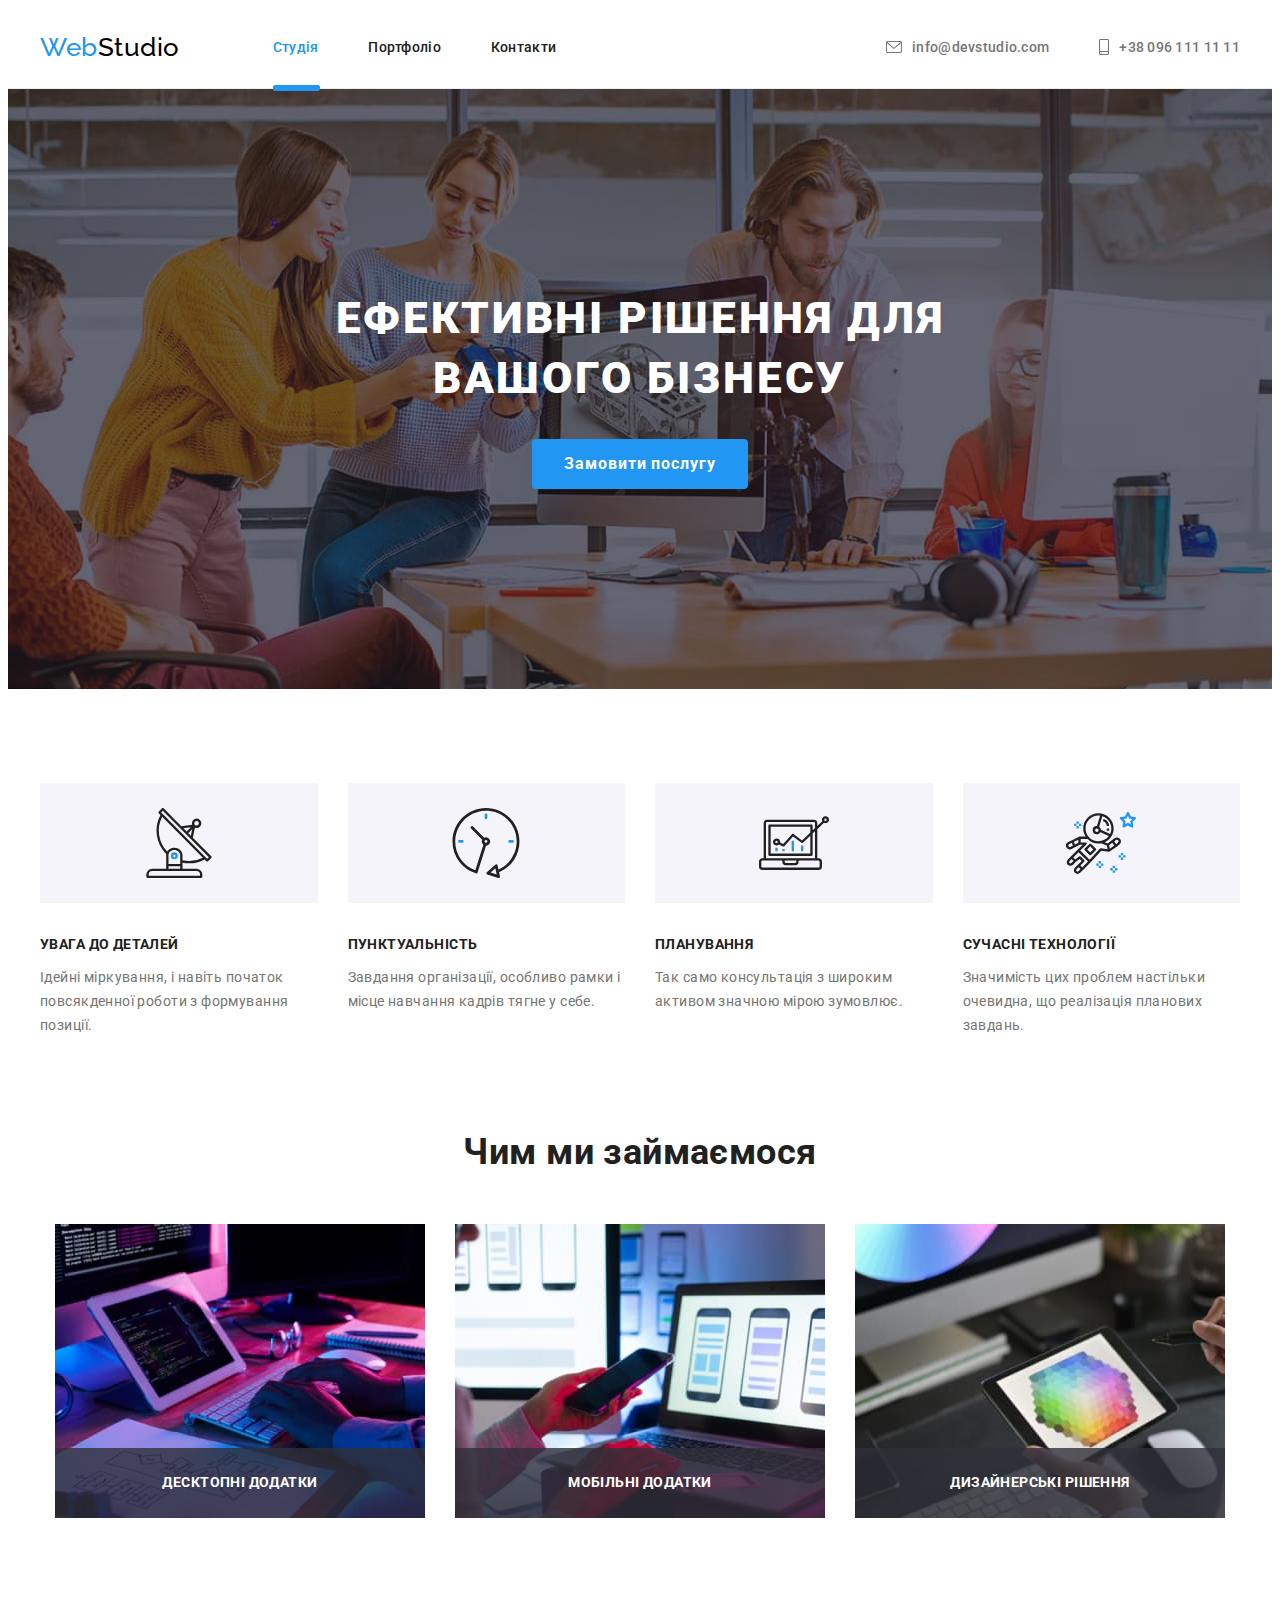
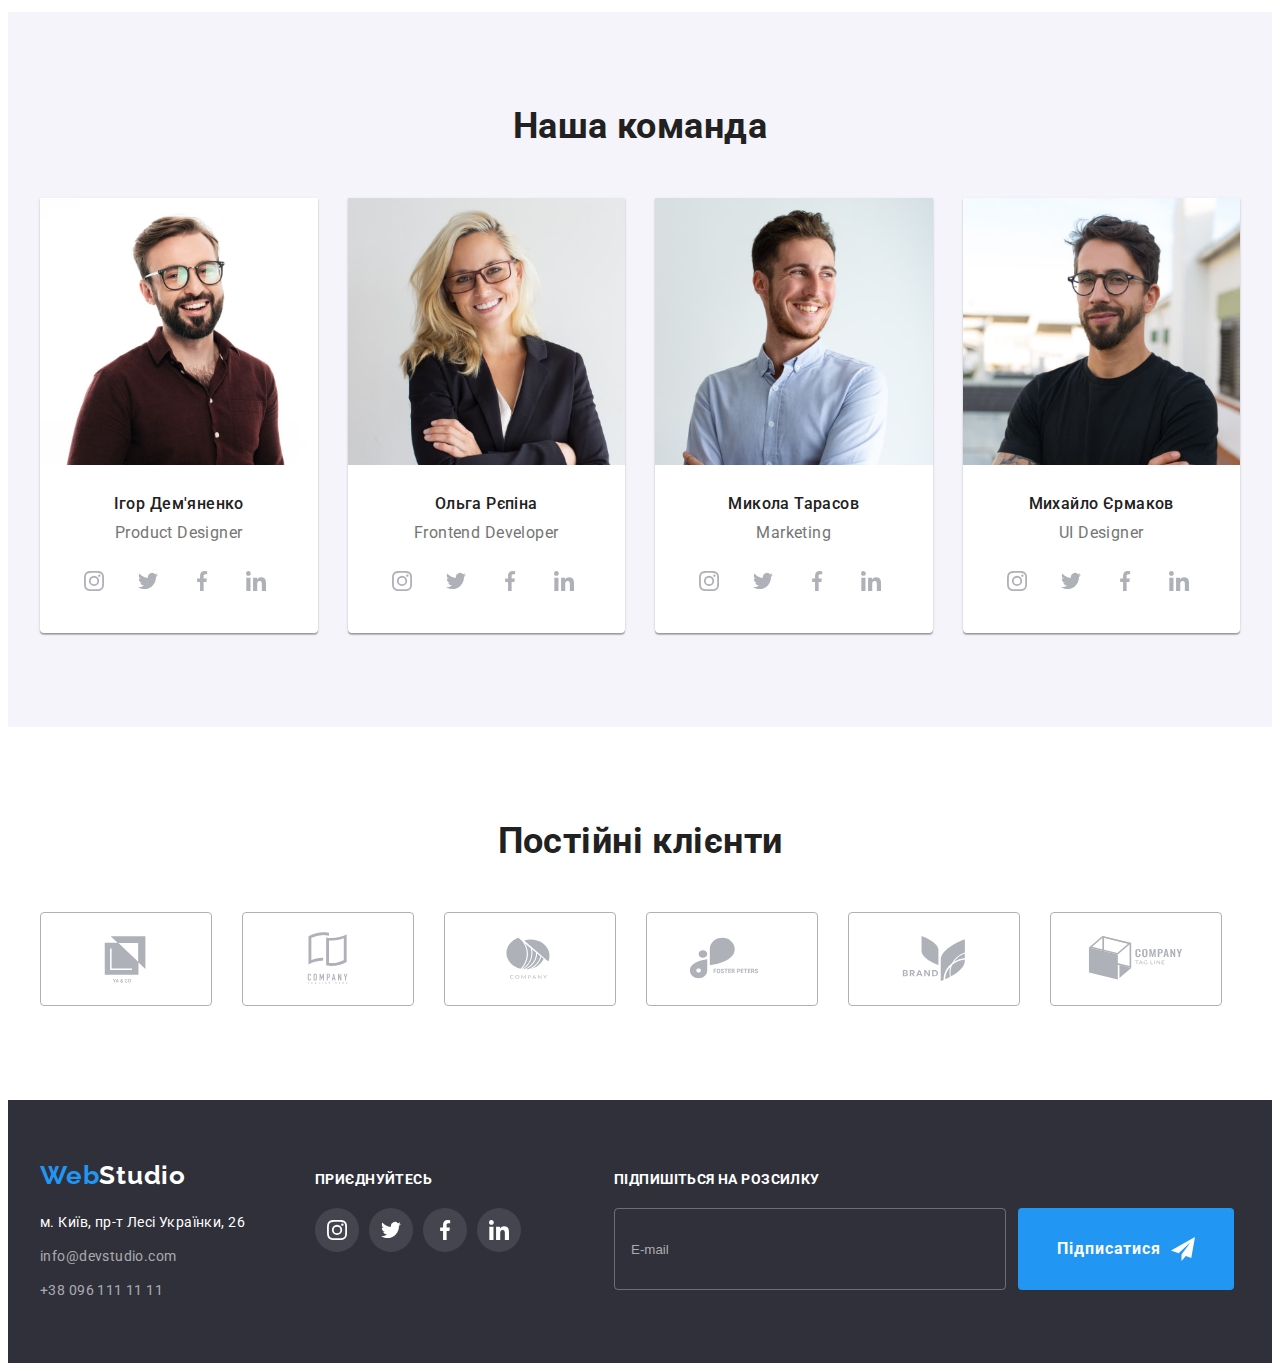
==== index.html @ 7671889f "create new home work project" ====
<!DOCTYPE html>
<html lang="uk">
	<head>
		<meta charset="UTF-8" />
		<meta http-equiv="X-UA-Compatible" content="IE=edge" />
		<meta name="viewport" content="width=device-width, initial-scale=1.0" />
		<title>Студія</title>
		<link rel="preconnect" href="https://fonts.googleapis.com" />
		<link rel="preconnect" href="https://fonts.gstatic.com" crossorigin />
		<link
			href="https://fonts.googleapis.com/css2?family=Raleway:wght@700&family=Roboto:wght@400;500;700;900&display=swap"
			rel="stylesheet"
		/>
		<link
			rel="stylesheet"
			href="https://cdnjs.cloudflare.com/ajax/libs/modern-normalize/1.1.0/modern-normalize.min.css"
			integrity="sha512-wpPYUAdjBVSE4KJnH1VR1HeZfpl1ub8YT/NKx4PuQ5NmX2tKuGu6U/JRp5y+Y8XG2tV+wKQpNHVUX03MfMFn9Q=="
			crossorigin="anonymous"
			referrerpolicy="no-referrer"
		/>
		<link rel="stylesheet" href="./css/style.css" />
		<link rel="stylesheet" href="./css/mail.min.css">
	</head>
	<body>
		<header>
			<div class="container">
				<div class="main-header">
					<nav class="main-nav">
						<a class="logo" href="./index.html"
							>Web<span class="studio-general">Studio</span></a
						>
						<ul class="menu-navigation">
							<li>
								<a class="nav-link-active" href="./index.html"
									>Студія</a
								>
							</li>
							<li>
								<a class="nav-link" href="./portfolio.html"
									>Портфоліо</a
								>
							</li>
							<li><a class="nav-link" href="#">Контакти</a></li>
						</ul>
					</nav>
					<ul class="contact-info">
						<li>
							<a class="contact-mail" href="mailto:info@devstudio.com">
								<svg class="svg-mail" width="16" height="12">
									<use
										href="./images/icons/symbol-defs.svg#icon-header-1"
									></use>
								</svg>
								info@devstudio.com</a
							>
						</li>
						<li>
							<a class="contact-phone" href="tel:+380961111111"
								><svg class="svg-phone" width="10" height="16">
									<use
										href="./images/icons/symbol-defs.svg#icon-header-2"
									></use>
								</svg>
								+38 096 111 11 11</a
							>
						</li>
					</ul>
				</div>
			</div>
		</header>
		<main>
			<section class="hero section">
				<div class="container">
					<h1 class="hero-title">Ефективні рішення для вашого бізнесу</h1>
					<button type="button" class="general-button" data-modal-open>
						Замовити послугу
					</button>
				</div>
			</section>
			<section class="benefits-section">
				<div class="container">
					<h2 class="visually-hidden">Наші переваги</h2>
					<ul class="benefits-list">
						<li class="benefits-item antenna">
							<h3 class="subtitle">увага до деталей</h3>
							<p>
								Ідейні міркування, і навіть початок повсякденної роботи
								з формування позиції.
							</p>
						</li>
						<li class="benefits-item clock">
							<h3 class="subtitle">пунктуальність</h3>
							<p>
								Завдання організації, особливо рамки і місце навчання
								кадрів тягне у себе.
							</p>
						</li>
						<li class="benefits-item diagram">
							<h3 class="subtitle">планування</h3>
							<p>
								Так само консультація з широким активом значною мірою
								зумовлює.
							</p>
						</li>
						<li class="benefits-item astronaut">
							<h3 class="subtitle">сучасні технології</h3>
							<p>
								Значимість цих проблем настільки очевидна, що реалізація
								планових завдань.
							</p>
						</li>
					</ul>
				</div>
			</section>
			<section class="works-section">
				<div class="container">
					<h2 class="title">Чим ми займаємося</h2>
					<ul class="what-we-do-list">
						<li>
							<div class="thumb">
								<img
									src="./images/1.jpeg"
									alt="людина пише код"
									width="370"
									height="294"/>
								<div class="what-we-do-about"><p>десктопні додатки</p>
							</div>
						</li>
						<li>
							<div class="thumb">
								<img
									src="./images/2.jpeg"
									alt="людина розробляє інтерфейс"
									width="370"
									height="294"/>
								<div class="what-we-do-about"><p>мобільні додатки</p>
								</div>
							</div>
						</li>
						<li>
							<div class="thumb">
								<img
									src="./images/3.jpeg"
									alt="людина підбирає колір"
									width="370"
									height="294"/>
								<div class="what-we-do-about"><p>дизайнерські рішення</p></div>
							</div>
						</li>
					</ul>
				</div>
			</section>
			<section class="about-team-section">
				<div class="container">
					<h2 class="title">Наша команда</h2>
					<ul class="about-team-list">
						<li class="teammate-card">
							<img
								class="team-img"
								src="./images/command/1.jpeg"
								alt="Ігор Дем'яненко"
								width="270"
								height="260"
							/>
							<h3 class="teammate-name">Ігор Дем'яненко</h3>
							<p>Product Designer</p>
							<ul class="social-links">
								<li>
									<a href="#" class="social-link">
										<svg class="svg-instagram" width="20" height="20">
											<use
												href="./images/icons/symbol-defs.svg#icon-instagram"
											></use>
										</svg>
									</a>
								</li>
								<li>
									<a href="#" class="social-link">
										<svg class="svg-instagram" width="20" height="20">
											<use
												href="./images/icons/symbol-defs.svg#icon-twitter"
											></use>
										</svg>
									</a>
								</li>
								<li>
									<a href="#" class="social-link"
										><svg
											class="svg-instagram"
											width="20"
											height="20">
											<use
												href="./images/icons/symbol-defs.svg#icon-facebook"
											></use>
										</svg>
									</a>
								</li>
								<li>
									<a href="#" class="social-link"
										><svg
											class="svg-instagram"
											width="20"
											height="20">
											<use
												href="./images/icons/symbol-defs.svg#icon-linkedin"
											></use>
										</svg>
									</a>
								</li>
							</ul>
						</li>
						<li class="teammate-card">
							<img
								class="team-img"
								src="./images/command/2.jpeg"
								alt="Ольга Рєпіна"
								width="270"
								height="260"/>
							<h3 class="teammate-name">Ольга Рєпіна</h3>
							<p>Frontend Developer</p>
							<ul class="social-links">
								<li>
									<a href="#" class="social-link">
										<svg class="svg-instagram" width="20" height="20">
											<use
												href="./images/icons/symbol-defs.svg#icon-instagram"></use>
										</svg>
									</a>
								</li>
								<li>
									<a href="#" class="social-link">
										<svg class="svg-instagram" width="20" height="20">
											<use
												href="./images/icons/symbol-defs.svg#icon-twitter"
											></use>
										</svg>
									</a>
								</li>
								<li>
									<a href="#" class="social-link"
										><svg
											class="svg-instagram"
											width="20"
											height="20"
										>
											<use
												href="./images/icons/symbol-defs.svg#icon-facebook"
											></use>
										</svg>
									</a>
								</li>
								<li>
									<a href="#" class="social-link"
										><svg
											class="svg-instagram"
											width="20"
											height="20"
										>
											<use
												href="./images/icons/symbol-defs.svg#icon-linkedin"
											></use>
										</svg>
									</a>
								</li>
							</ul>
						</li>
						<li class="teammate-card">
							<img
								class="team-img"
								src="./images/command/3.jpeg"
								alt="Микола Тарасов"
								width="270"
								height="260"
							/>

							<h3 class="teammate-name">Микола Тарасов</h3>
							<p>Marketing</p>
							<ul class="social-links">
								<li>
									<a href="#" class="social-link">
										<svg class="svg-instagram" width="20" height="20">
											<use
												href="./images/icons/symbol-defs.svg#icon-instagram"
											></use>
										</svg>
									</a>
								</li>
								<li>
									<a href="#" class="social-link">
										<svg class="svg-instagram" width="20" height="20">
											<use
												href="./images/icons/symbol-defs.svg#icon-twitter"
											></use>
										</svg>
									</a>
								</li>
								<li>
									<a href="#" class="social-link"
										><svg
											class="svg-instagram"
											width="20"
											height="20"
										>
											<use
												href="./images/icons/symbol-defs.svg#icon-facebook"
											></use>
										</svg>
									</a>
								</li>
								<li>
									<a href="#" class="social-link"
										><svg
											class="svg-instagram"
											width="20"
											height="20"
										>
											<use
												href="./images/icons/symbol-defs.svg#icon-linkedin"
											></use>
										</svg>
									</a>
								</li>
							</ul>
						</li>
						<li class="teammate-card">
							<img
								class="team-img"
								src="./images/command/4.jpeg"
								alt=""
								width="270"
								height="260"
							/>

							<h3 class="teammate-name">Михайло Єрмаков</h3>
							<p>UI Designer</p>
							<ul class="social-links">
								<li>
									<a href="#" class="social-link">
										<svg class="svg-instagram" width="20" height="20">
											<use
												href="./images/icons/symbol-defs.svg#icon-instagram"
											></use>
										</svg>
									</a>
								</li>
								<li>
									<a href="#" class="social-link">
										<svg class="svg-instagram" width="20" height="20">
											<use
												href="./images/icons/symbol-defs.svg#icon-twitter"
											></use>
										</svg>
									</a>
								</li>
								<li>
									<a href="#" class="social-link"
										><svg
											class="svg-instagram"
											width="20"
											height="20"
										>
											<use
												href="./images/icons/symbol-defs.svg#icon-facebook"
											></use>
										</svg>
									</a>
								</li>
								<li>
									<a href="#" class="social-link"
										><svg
											class="svg-instagram"
											width="20"
											height="20"
										>
											<use
												href="./images/icons/symbol-defs.svg#icon-linkedin"
											></use>
										</svg>
									</a>
								</li>
							</ul>
						</li>
					</ul>
				</div>
			</section>
			<section class="clients">
				<div class="container clients-container">
					<h2 class="title">Постійні клієнти</h2>
					<ul class="clients-cards">
						<li>
							<a href="#" class="clients-icon">
								<svg class="logo" width="106" height="60">
									<use
										href="./images/icons/symbol-defs.svg#icon-logo1"
									></use>
								</svg>
							</a>
						</li>
						<li>
							<a href="#" class="clients-icon">
								<svg class="logo" width="106" height="60">
									<use
										href="./images/icons/symbol-defs.svg#icon-logo2"
									></use>
								</svg>
							</a>
						</li>
						<li>
							<a href="#" class="clients-icon">
								<svg class="logo" width="106" height="60">
									<use
										href="./images/icons/symbol-defs.svg#icon-logo3"
									></use>
								</svg>
							</a>
						</li>
						<li>
							<a href="#" class="clients-icon">
								<svg class="logo" width="106" height="60">
									<use
										href="./images/icons/symbol-defs.svg#icon-logo4"
									></use>
								</svg>
							</a>
						</li>
						<li>
							<a href="#" class="clients-icon">
								<svg class="logo" width="106" height="60">
									<use
										href="./images/icons/symbol-defs.svg#icon-logo5"
									></use>
								</svg>
							</a>
						</li>
						<li>
							<a href="#" class="clients-icon">
								<svg class="logo" width="106" height="60">
									<use
										href="./images/icons/symbol-defs.svg#icon-logo6"
									></use>
								</svg>
							</a>
						</li>
					</ul>
				</div>
			</section>
		</main>
		<footer>
			<div class="container footer">
				<div class="footer-second-group">
					<div class="info-footer">
						<a class="logo logo-footer" href="./index.html"
							>Web<span class="studio-footer">Studio</span></a
						>
						<address class="address">
							<ul class="contact-info-footer">
								<li class="contact-item-footer">
									<a
										class="location"
										href="https://goo.gl/maps/bZhYyXo8PXMfvwNZ9"
										target="_blank"
										rel="noopener noreferrer"
										>м. Київ, пр-т Лесі Українки, 26</a
									>
								</li>
								<li class="contact-item-footer">
									<a
										class="contact-footer footer-mail"
										href="mailto:info@devstudio.com"
										>info@devstudio.com</a
									>
								</li>
								<li class="contact-item-footer">
									<a class="contact-footer" href="tel:+380961111111"
										>+38 096 111 11 11</a
									>
								</li>
							</ul>
						</address>
					</div>
					<div class="join-us-section">
						<h2 class="join-us-title">приєднуйтесь</h2>
						<ul class="social-links-footer">
							<li>
								<a href="#" class="social-link-footer">
									<svg class="svg-footer" width="20" height="20">
										<use
											href="./images/icons/symbol-defs.svg#icon-instagram"
										></use>
									</svg>
								</a>
							</li>
							<li>
								<a href="#" class="social-link-footer">
									<svg class="svg-footer" width="20" height="20">
										<use
											href="./images/icons/symbol-defs.svg#icon-twitter"
										></use>
									</svg>
								</a>
							</li>
							<li>
								<a href="#" class="social-link-footer"
									><svg class="svg-footer" width="20" height="20">
										<use
											href="./images/icons/symbol-defs.svg#icon-facebook"
										></use>
									</svg>
								</a>
							</li>
							<li>
								<a href="#" class="social-link-footer"
									><svg class="svg-footer" width="20" height="20">
										<use
											href="./images/icons/symbol-defs.svg#icon-linkedin"
										></use>
									</svg>
								</a>
							</li>
						</ul>
					</div>
				</div>

				<form>
					<div class="form-wrapper">
						<label for="sub" class="sub-label">Підпишіться на розсилку</label>
						<div class="input-wrapper-sub">
							<input type="email" name="email-sub" id="sub" class="sub-input" placeholder="E-mail">
							<button class="general-button sub-button" type="submit">Підписатися
							<svg class="sub-icon" width="24" height="24">
								<use href="./images/icons/symbol-defs.svg#icon-icon-send"></use>
							</svg>
							</button>
						</div>
					</div>
				</form>
			</div>
		</footer>
		<div class="backdrop is-hidden" data-modal>
			<div class="modal">
				<button type="button" class="modal-button" data-modal-close>
					<svg class="modal-esc-symbol" width="18" height="18">
						<use href="./images/icons/icomoon1/symbol-defs.svg#icon-cross"></use>
					</svg>
				</button>
				<form class="modal-form" name="user-form">
					<h2>Залиште свої дані, ми вам передзвонимо</h2>
					<div class="modal-field">
						<label for="user-name" class="modal-label">Ім'я</label>
						<div class="input-wrapper">
							<input type="text" class="modal-input" name="name" id="user-name"/>
							<svg class="input-icon" width="18" height="18">
								<use
									href="./images/icons/symbol-defs.svg#icon-modal-person"
								></use>
							</svg>
						</div>
					</div>

					<div class="modal-field">
						<label for="user-tel" class="modal-label">Телефон</label>
						<div class="input-wrapper">
							<input type="tel" class="modal-input" name="tel" id="user-tel"/>
							<svg class="input-icon" width="18" height="18">
									<use
										href="./images/icons/symbol-defs.svg#icon-modal-phone"
									></use>
								</svg>
						</div>
					</div>

					<div class="modal-field">
						<label for="user-email" class="modal-label">Пошта</label>
						<div class="input-wrapper">
							<input type="email" class="modal-input" name="email" id="user-email"/>
							<svg class="input-icon" width="18" height="18">
										<use
											href="./images/icons/symbol-defs.svg#icon-modal-email"
										></use>
									</svg>
						</div>
					</div>

					<div class="modal-field">
						<label for="user-comment" class="modal-label">Коментар</label>
						<textarea class="modal-input modal-comment" name="commet" id="user-comment" placeholder="Введіть текст" ></textarea>
					</div>

					<div class="checkbox-wrapper">
						<input type="checkbox" name="modal-accept-input" id="modal-check" class="check-input visually-hidden" value="true">
	
						<label for="modal-check" class="check-label">Погоджуюся з розсилкою та приймаю <a href="#">Умови договору</a></label>
					</div>

					<button type="submit" class="general-button submit-button">Відправити</button>
				</form>
			</div>
		</div>
		<script src="./js/modal.js"></script>
	</body>
</html>
---- css/style.css ----
/* color h2 #212121 */
/* color text #757575 */
/* blue color #2196F3 */
/* white color #FFFFFF */
/* color studio #000000 #FFFFFF*/

/* bg color #F5F5F5 */
/* bg color hero #2F303A */

.visually-hidden {
	position: absolute;
	white-space: nowrap;
	width: 1px;
	height: 1px;
	overflow: hidden;
	border: 0;
	padding: 0;
	clip: rect(0 0 0 0);
	clip-path: inset(50%);
	margin: -1px;
}

:root {
	--main-color-title: #212121;
	--main-color-text: #757575;
	--color-blue: #2196f3;
	--color-white: #ffffff;
	--hover-button: #188ce8;
	--bg-color-dark: #2f303a;
	--bg-color-grey: #f5f5f5;
	--color-black: #000000;
	--bg-color-cards: #f5f4fa;
	--border-cards-color: #eeeeee;
	--social-icon-color: #afb1b8;
}

body {
	color: var(--main-color-title);
	background-color: var(--color-white);
	font-family: "Roboto", sans-serif;
	font-size: 14px;
	line-height: 1.17;
	letter-spacing: 0.03em;
}
a {
	text-decoration: none;
	letter-spacing: 0.03em;
}
ul,
ol {
	list-style: none;
	margin-top: 0;
	margin: 0;
	padding: 0;
}
h1,
h2,
h3,
h4,
h5,
h6 {
	font-size: inherit;
	font-weight: inherit;
	margin-top: 0;
	margin-bottom: 0;
}
img {
	display: block;
	width: 100%;
	height: auto;
	padding: 0;
	margin: 0;
}
button {
	cursor: pointer;
}
.container {
	width: 1200px;
	padding-left: 15px;
	padding-right: 15px;
	margin: 0 auto;
}
p {
	margin: 0;
	padding: 0;
}
/* header */
header {
	padding-top: 24px;
	padding-bottom: 25px;
	border-bottom: 1px solid #ececec;
}
.main-header {
	display: flex;
	align-items: center;
}
.nav-link-active {
	color: var(--color-blue);
	position: relative;
}
.nav-link {
	position: relative;
}
.nav-link-active::after {
	content: "";
	display: block;
	align-items: center;
	position: absolute;
	top: 46px;
	width: 100%;
	height: 4px;
	border: 1px solid var(--color-blue);
	border-radius: 2px;
	background-color: var(--color-blue);
	transition: background-color 250ms cubic-bezier(0.4, 0, 0.2, 1),
		border 250ms cubic-bezier(0.4, 0, 0.2, 1);
	transition-property: background-color, border;
	transition-duration: 250ms;
	transition-timing-function: cubic-bezier(0.4, 0, 0.2, 1);
}
.nav-link::after {
	content: "";
	/* display: block;
	align-items: center;
	position: absolute;
	top: 46px;
	width: 100%;
	height: 4px;
	border: 1px solid var(--color-blue);
	border-radius: 2px;
	background-color: var(--color-blue); */
	transform: scaleX(0);
	transition: transform 250ms cubic-bezier(0.4, 0, 0.2, 1);
}
.nav-link:hover::after {
	content: "";
	display: block;
	align-items: center;
	position: absolute;
	top: 46px;
	width: 100%;
	height: 4px;
	border: 1px solid var(--color-blue);
	border-radius: 2px;
	background-color: var(--color-blue);
	transform: scaleX(1);
}
ul {
	list-style: none;
}
.logo {
	color: var(--color-blue);
	font-family: "Raleway", sans-serif;
	font-size: 26px;
	font-weight: 700;
	line-height: 1.19;
}
.studio-general {
	color: var(--color-black);
}
.main-nav {
	display: flex;
	gap: 93px;
}
.menu-navigation {
	display: flex;
	gap: 50px;
	align-items: center;
}
.main-nav a {
	font-weight: 500;
	letter-spacing: 0.02em;
}
.nav-link {
	color: var(--main-color-title);
	transition-property: color;
	transition-duration: 250ms;
	transition-timing-function: cubic-bezier(0.4, 0, 0.2, 1);
}

.nav-link:hover,
.nav-link:focus {
	color: var(--color-blue);
}
.contact-info {
	display: flex;
	gap: 50px;
	margin-left: auto;
}
.contact-info a {
	font-weight: 500;
	letter-spacing: 0.02em;
}

.contact-mail {
	color: var(--main-color-text);
	display: flex;
	align-items: center;
	justify-content: center;
	gap: 10px;

	transition-property: color;
	transition-duration: 250ms;
	transition-timing-function: cubic-bezier(0.4, 0, 0.2, 1);
}
.svg-mail {
	fill: currentColor;
	transition-property: fill;
	transition-duration: 250ms;
	transition-timing-function: cubic-bezier(0.4, 0, 0.2, 1);
}
.svg-mail:hover {
	fill: currentColor;
}
.contact-mail:hover,
.contact-mail:focus {
	color: var(--color-blue);
}

.contact-phone {
	color: var(--main-color-text);
	display: flex;
	align-items: center;
	justify-content: center;
	gap: 10px;

	transition-property: color;
	transition-duration: 250ms;
	transition-timing-function: cubic-bezier(0.4, 0, 0.2, 1);
}
.contact-phone:hover,
.contact-phone:focus {
	color: var(--color-blue);
}

.svg-phone {
	fill: currentColor;
	transition-property: fill;
	transition-duration: 250ms;
	transition-timing-function: cubic-bezier(0.4, 0, 0.2, 1);
}
.svg-phone:hover {
	fill: currentColor;
}
/* main */

/* hero */

.hero {
	background-color: var(--bg-color-dark);
	text-align: center;
	padding: 200px 0 200px 0;
	max-width: 1600px;
	background-image: linear-gradient(
			rgba(47, 48, 58, 0.4),
			rgba(47, 48, 58, 0.4)
		),
		url(../images/bg-image.jpeg);
	background-repeat: no-repeat;
	background-position: center;
	background-size: cover;
	margin: 0 auto;
}

.hero-title {
	color: var(--color-white);
	font-size: 44px;
	font-weight: 900;
	line-height: 1.36;
	letter-spacing: 0.06em;
	text-transform: uppercase;
	text-align: center;
	margin-top: 0;
	max-width: 696px;
	margin: 0 auto;
	margin-bottom: 30px;
}

.general-button {
	font-family: inherit;
	color: var(--color-white);
	background-color: var(--color-blue);
	font-size: 16px;
	font-weight: 700;
	line-height: 1.87;
	letter-spacing: 0.06em;
	text-align: center;
	border: none;
	border-radius: 4px;
	min-width: 216px;
	padding: 10px 0;

	transition-property: background-color;
	transition-duration: 250ms;
	transition-timing-function: cubic-bezier(0.4, 0, 0.2, 1);
}
.general-button:hover,
.general-button:focus {
	background-color: var(--hover-button);
}

/* section 1 */
.benefits-section {
	padding: 94px 0;
}
.title {
	font-size: 36px;
	font-weight: 700;
	line-height: 1.16;
	text-align: center;
	margin-bottom: 50px;
}
.benefits-list {
	display: flex;
	gap: 30px;
	margin-top: 0;
	margin-bottom: 0;
}
.benefits-list li {
	width: calc((100% - 90px) / 4);
}
.benefits-item::before {
	content: "";
	display: block;
	background-size: 70px;
	background-repeat: no-repeat;
	background-position: center;
	background-color: var(--bg-color-cards);
	height: 120px;
	margin-bottom: 30px;
}
.antenna::before {
	background-image: url(../images/icons/antenna.svg);
}
.clock::before {
	background-image: url(../images/icons/clock.svg);
}
.diagram::before {
	background-image: url(../images/icons/diagram.svg);
}
.astronaut::before {
	background-image: url(../images/icons/astronaut.svg);
}
.benefits-list .subtitle {
	text-transform: uppercase;
	font-size: 14px;
	font-weight: 700;
	line-height: 1.71;
	margin-bottom: 10px;
}

.benefits-list p {
	color: var(--main-color-text);
	line-height: 1.71;
	margin: 0;
}
/* what we do pics */
.works-section {
	padding-bottom: 94px;
}
.what-we-do-list {
	display: flex;
	gap: 30px;
	padding: 0;
	justify-content: center;
}
.what-we-do-list li {
	width: calc((100%-60px) / 3);
}
.what-we-do-list img {
	display: block;
	padding: 0;
	margin: 0;
}
.thumb {
	position: relative;
}
.what-we-do-about {
	/* position: absolute; */
	/* bottom: 0;
	width: 100%; */
}
.what-we-do-about {
	position: absolute;
	bottom: 0;
	width: 100%;
	padding: 27px 0;
	background-color: rgba(47, 48, 58, 0.8);
}
.thumb p {
	color: var(--color-white);
	font-weight: 700;
	font-size: 14px;
	line-height: 1.14;
	text-align: center;
	text-transform: uppercase;
	margin: 0;
}
/* team section */
.about-team-section {
	padding: 94px 0;
	background-color: var(--bg-color-cards);
}
.about-team-list {
	display: flex;
	flex-wrap: wrap;
	gap: 30px;
}
.teammate-card {
	padding-bottom: 30px;
	background-color: var(--color-white);
	width: calc((100% - 90px) / 4);
	box-shadow: 0px 1px 3px rgba(0, 0, 0, 0.12), 0px 1px 1px rgba(0, 0, 0, 0.14),
		0px 2px 1px rgba(0, 0, 0, 0.2);
	border-radius: 0px 0px 4px 4px;
}
.teammate-name {
	font-size: 16px;
	font-weight: 500;
	line-height: 1.18;
	margin: 30px 0px 10px 0px;
	text-align: center;
}

.about-team-list p {
	color: var(--main-color-text);
	font-size: 16px;
	line-height: 1.18;
	margin-bottom: 16px;
	text-align: center;
}
.social-links {
	display: flex;
	margin: 0 auto;
	gap: 10px;
	padding: 0 32px;
}
.social-link {
	width: 44px;
	height: 44px;
	color: var(--color-white);
	border-radius: 50%;
	display: flex;
	align-items: center;
	justify-content: center;

	transition-property: background-color;
	transition-duration: 250ms;
	transition-timing-function: cubic-bezier(0.4, 0, 0.2, 1);
}
.social-link:hover,
.social-link:focus {
	background-color: var(--color-blue);
}
.svg-instagram {
	fill: var(--social-icon-color);

	transition-property: fill;
	transition-duration: 250ms;
	transition-timing-function: cubic-bezier(0.4, 0, 0.2, 1);
}
.svg-instagram:hover,
.svg-instagram:focus {
	fill: currentColor;
}
.social-link:hover .svg-instagram,
.social-link:focus .svg-instagram {
	fill: currentColor;
}
/* clients */
.clients {
	padding: 94px 0;
}
.title {
	margin-bottom: 50px;
}
.clients-cards {
	display: flex;
	gap: 30px;
	margin: 0 auto;
}
.clients-icon {
	display: flex;
	align-items: center;
	justify-content: center;
	width: 170px;
	height: 92px;
	border: 1px solid var(--social-icon-color);
	border-radius: 4px;
	width: calc((100%- 200px) / 6);

	transition-property: border;
	transition-duration: 250ms;
	transition-timing-function: cubic-bezier(0.4, 0, 0.2, 1);
}
.logo {
	fill: var(--social-icon-color);

	transition-property: fill;
	transition-duration: 250ms;
	transition-timing-function: cubic-bezier(0.4, 0, 0.2, 1);
}
.clients-icon:hover,
.clients-icon:focus {
	border: 1px solid var(--color-blue);
}
.clients-icon:hover .logo,
.clients-icon:focus .logo {
	fill: currentColor;
}
/* portfolio */
.portfolio-section {
	padding: 94px 0;
}
.filters {
	display: flex;
	justify-content: center;
	gap: 8px;
	margin-bottom: 50px;
}
.button-filter {
	color: var(--main-color-title);
	background-color: var(--bg-color-cards);
	font-family: inherit;
	font-size: 16px;
	font-weight: 500;
	line-height: 1.62;
	text-align: center;
	border-radius: 4px;
	border: none;
	padding: 6px 22px;
	flex-basis: calc(100% / 5 - 32px);

	transition-property: background-color, box-shadow, color;
	transition-duration: 250ms;
	transition-timing-function: cubic-bezier(0.4, 0, 0.2, 1);
}
.button-filter:hover,
.button-filter:focus {
	background-color: var(--color-blue);
	color: var(--color-white);
	box-shadow: 0px 3px 1px rgba(0, 0, 0, 0.1), 0px 1px 2px rgba(0, 0, 0, 0.08),
		0px 2px 2px rgba(0, 0, 0, 0.12);
}
.examples {
	display: flex;
	flex-wrap: wrap;
	gap: 30px;
}
.examples-item {
	width: calc((100% - 60px) / 3);
}
.examples-item-link {
	display: block;

	transition-property: box-shadow;
	transition-duration: 250ms;
	transition-timing-function: cubic-bezier(0.4, 0, 0.2, 1);
	overflow: hidden;
}
.examples-item-link:hover,
.examples-item-link:focus {
	box-shadow: 0px 1px 1px rgba(0, 0, 0, 0.12), 0px 4px 4px rgba(0, 0, 0, 0.06),
		1px 4px 6px rgba(0, 0, 0, 0.16);
}
.examples-tumb {
	position: relative;
	overflow: hidden;
}
.examples-item-link:hover .examples-overlay {
	transform: translateY(0);
}
.examples-overlay {
	position: absolute;
	top: 0;
	padding: 63px 24px;
	height: 100%;
	width: 100%;
	background-color: rgba(33, 150, 243, 0.9);

	transform: translateY(100%);
	transition: transform 250ms cubic-bezier(0.4, 0, 0.2, 1);
	overflow: auto;
}
.examples-overlay-text {
	font-weight: 400;
	font-size: 18px;
	line-height: 1.55;
	color: var(--color-white);
}
.examples-item-about {
	border: 1px solid var(--border-cards-color);
	border-top: none;
	padding: 20px 24px;
}
.examples-title {
	margin-bottom: 4px;
}
.examples h2 {
	font-size: 18px;
	font-weight: 700;
	line-height: 2;
	letter-spacing: 0.06em;
}
.examples-item-about p {
	color: var(--main-color-text);
	font-size: 16px;
	line-height: 1.875;
	margin: 0;
}
.examples a {
	color: inherit;
}

/* footer */

footer {
	background-color: #2f303a;
	padding: 60px 0;
}
.footer-second-group {
		display: flex;
	align-items: baseline;
	gap: 70px;
}
.footer {
	display: flex;
	align-items: baseline;
	gap: 93px;
}
.contact-info-footer {
	font-style: normal;
	line-height: 1.71;
}
.logo-footer {
	display: block;
	margin-bottom: 20px;
}
.contact-info-footer a:hover,
.contact-info-footer a:focus {
	color: var(--color-blue);
}
.location {
	color: var(--color-white);
}

.studio-footer {
	color: var(--color-white);
}

.contact-footer {
	color: rgba(255, 255, 255, 0.6);
}
.contact-item-footer:not(:last-child) {
	margin-bottom: 10px;
}
.join-us-title {
	font-weight: 700;
	font-size: 14px;
	line-height: 1.14;
	text-transform: uppercase;
	color: var(--color-white);
	margin-bottom: 20px;
}
.social-links-footer {
	display: flex;
	margin: 0 auto;
	gap: 10px;
}
.social-link-footer {
	width: 44px;
	height: 44px;
	background-color: rgba(255, 255, 255, 0.1);
	color: var(--color-white);
	border-radius: 50%;
	display: flex;
	align-items: center;
	justify-content: center;

	transition-property: background-color;
	transition-duration: 250ms;
	transition-timing-function: cubic-bezier(0.4, 0, 0.2, 1);
}
.social-link-footer:hover,
.social-link-footer:focus {
	background-color: var(--color-blue);
}
.svg-footer {
	fill: var(--color-white);

	transition-property: fill;
	transition-duration: 250ms;
	transition-timing-function: cubic-bezier(0.4, 0, 0.2, 1);
}
.svg-footer:hover,
.svg-footer:focus {
	fill: currentColor;
}

.form-wrapper {
}
.sub-label {
	font-weight: 700;
	font-size: 14px;
	line-height: 1.14;
	text-transform: uppercase;
	color: var(--color-white);
	margin-bottom: 20px;
	display: block;
}
.input-wrapper-sub {
	display: flex;
	gap: 12px;
}
.sub-input {
	width: 358px;
	height: 50px;
	border: 1px solid rgba(255, 255, 255, 0.3);
	box-shadow(0px 4px 4px rgba(0, 0, 0, 0.15));
	border-radius: 4px;
	outline-color: transparent;
	background-color: transparent;
	padding: 15px 16px;
	color: rgba(255, 255, 255, 0.6);;
}
.sub-input::placeholder {
	color: rgba(255, 255, 255, 0.6);
}
.sub-button {
	display: flex;
	gap: 10px;
	justify-content: center;
	align-items: center;
}
.sub-icon {
	fill: var(--color-white);

}

/* backdrop */

.backdrop {
	position: fixed;
	top: 0;
	left: 0;
	width: 100%;
	height: 100%;
	background-color: rgba(0, 0, 0, 0.2);
	transition: opacity 250ms cubic-bezier(0.4, 0, 0.2, 1),
		visibility 250ms cubic-bezier(0.4, 0, 0.2, 1);
}
.backdrop.is-hidden .modal {
	transform: translate(-50%, -50%) scale(0);
}
.modal {
	width: 528px;
	height: 581px;
	padding: 40px;
	background-color: var(--color-white);
	position: absolute;
	top: 50%;
	left: 50%;
	transform: translate(-50%, -50%);
	transition: transform 250ms cubic-bezier(0.4, 0, 0.2, 1),
		opacity 250ms cubic-bezier(0.4, 0, 0.2, 1);
}
.is-hidden {
	opacity: 0;
	visibility: hidden;
	pointer-events: 0;
}
.modal-button {
	width: 30px;
	height: 30px;
	padding: 6px;
	border: 1px solid rgba(0, 0, 0, 0.1);
	border-radius: 50%;
	background-color: transparent;
	position: absolute;
	right: 8px;
	top: 8px;
	display: flex;
	align-items: center;
	justify-content: center;
}
.modal-button:hover .modal-esc-symbol,
.modal-button:focus .modal-esc-symbol{
	fill: var(--color-blue);
}
.modal-esc-symbol {
	fill: var(--color-black);
	transition: fill 250ms cubic-bezier(0.4, 0, 0.2, 1);
}
.modal-form {
}
.modal-form h2 {
	font-weight: 700;
	font-size: 20px;
	line-height: 1.15;
	text-align: center;
	color: var(--main-color-title);
	margin-bottom: 12px;
}
.modal-field {
	display: flex;
	flex-direction: column;
	gap: 4px;
	margin-bottom: 10px;
}
.modal-label {
	font-size: 12px;
	line-height: 1.16;
	letter-spacing: 0.01em;
	color: var(--main-color-text);
}
.modal-input {
	height: 40px;
	border: 1px solid rgba(33, 33, 33, 0.2);
	border-radius: 4px;
	outline: transparent;
	width: 100%;
	padding-left: 42px;

	transition: border-color 250ms cubic-bezier(0.4, 0, 0.2, 1);
}

.input-wrapper {
	position: relative;
}
.input-icon {
	position: absolute;
	left: 12px;
	top: 50%;
	transform: translateY(-50%);

	transition: fill 250ms cubic-bezier(0.4, 0, 0.2, 1);
}

.modal-comment {
	resize: none;
	height: 120px;
	padding: 12px 16px;
}
.modal-comment::placeholder {
	color: rgba(117, 117, 117, 0.5);
}
.checkbox-wrapper {
	margin: 20px 0 30px 0;
}
.check-label {
	font-size: 14px;
	line-height: 1.71;
	color: var(--main-color-text);
	display: flex;
	justify-content: center;
	align-items: center;
}
.check-label a {
	color: var(--color-blue);
	text-decoration-line: underline;
	text-underline-offset: 3px;
}
.check-label::before {
	content: "";
	margin-right: 15px;
	width: 16px;
	height: 15px;
	border: 2px solid var(--main-color-title);
	border-radius: 2px;
	background-color: transparent;

	transition: background-color 250ms cubic-bezier(0.4, 0, 0.2, 1),
		border-color 250ms cubic-bezier(0.4, 0, 0.2, 1);
}

.check-input:checked + .check-label::before {
	background-image: url(../images/icons/Vector.svg);
	background-size: cover;
	background-position: center;
	background-color: var(--color-blue);
	border-color: var(--color-blue);
}

.modal-input:focus + .input-icon {
	fill: var(--color-blue);
}

.modal-input:focus {
	border-color: var(--color-blue);
}

.submit-button {
	box-shadow: 0px 4px 4px rgba(0, 0, 0, 0.15);
	display: block;
	margin: 0 auto;
}
---- css/mail.min.css ----
/*# sourceMappingURL=mail.min.css.map */
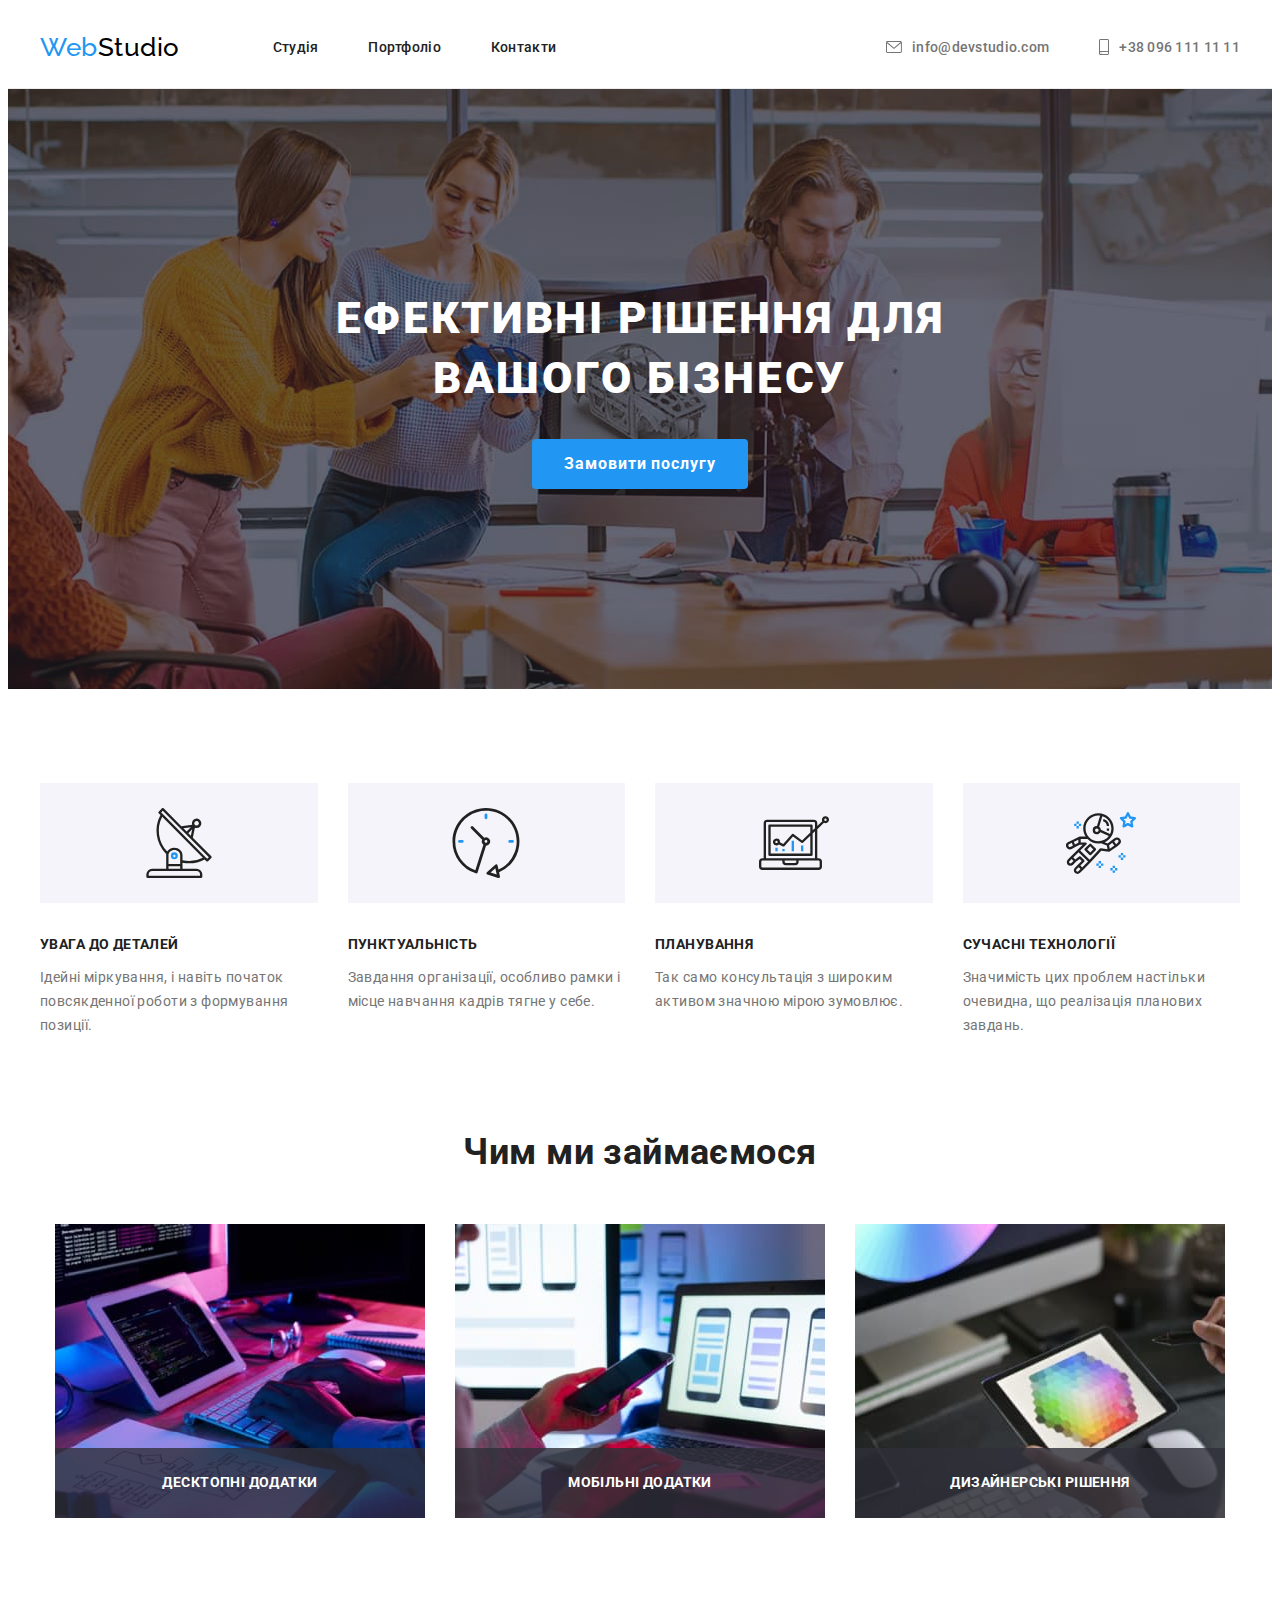
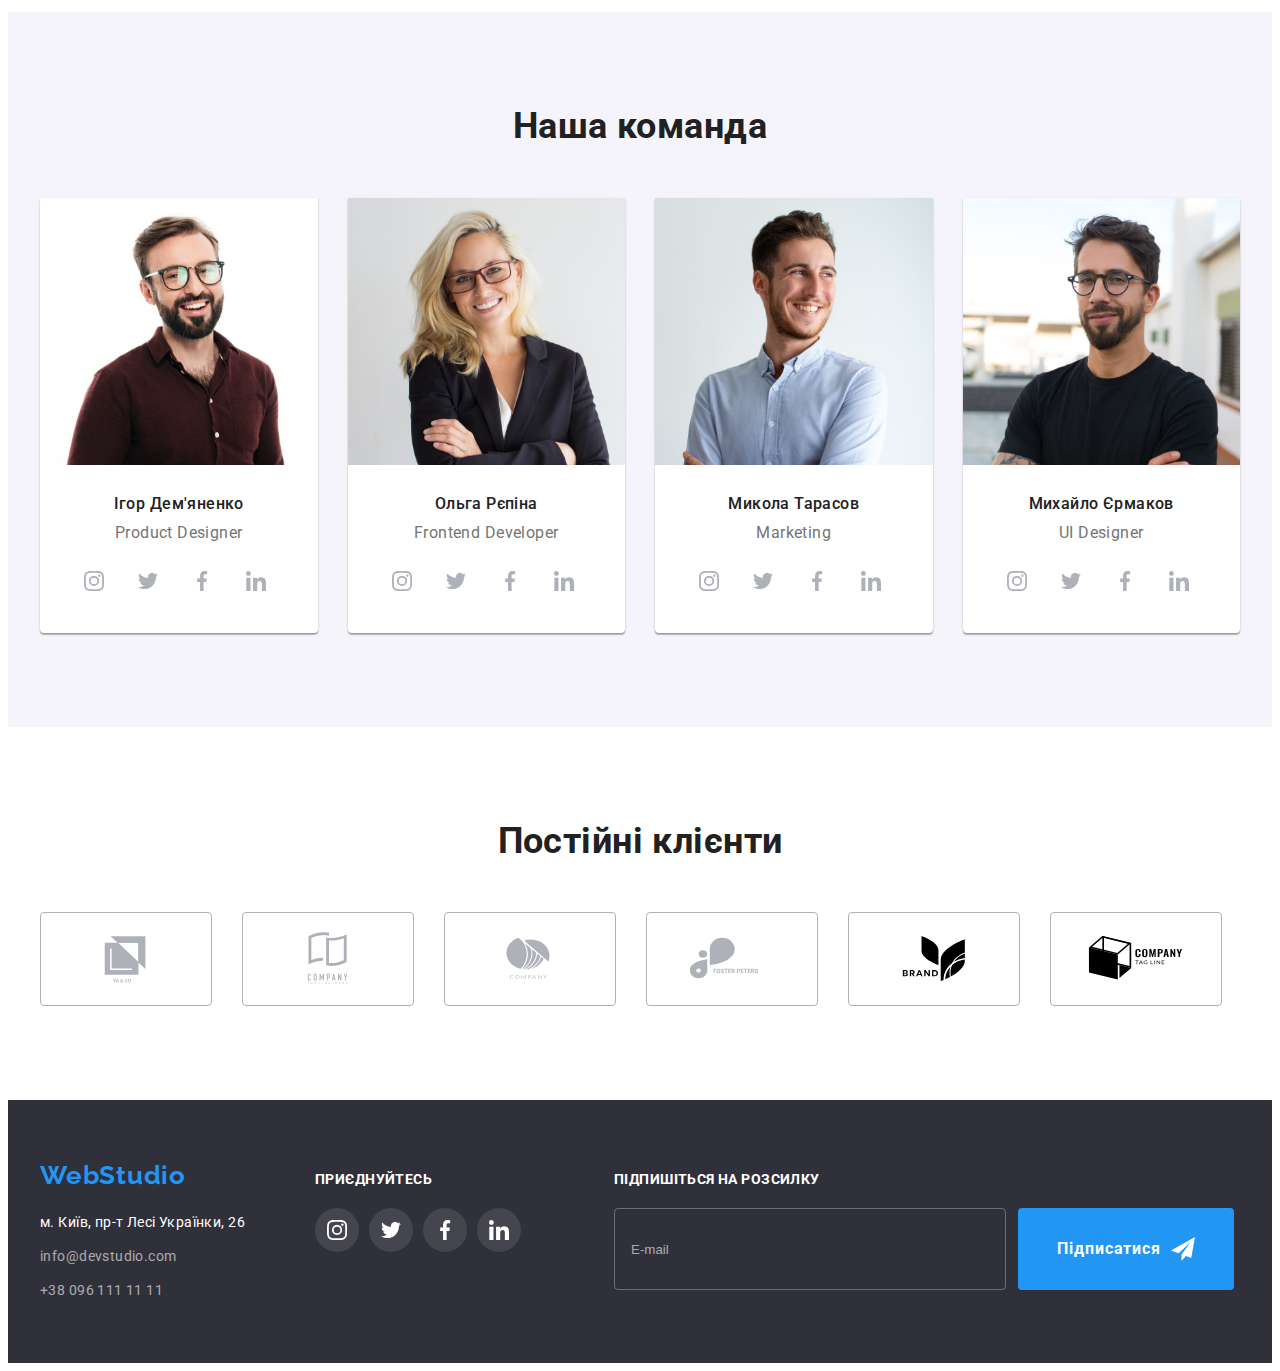
==== commit 2f38617b: "edit nav and clients to bem" ====
--- a/index.html
+++ b/index.html
@@ -24,23 +24,23 @@
 	<body>
 		<header>
 			<div class="container">
-				<div class="main-header">
-					<nav class="main-nav">
+				<div class="page-header">
+					<nav class="page-header__nav">
 						<a class="logo" href="./index.html"
-							>Web<span class="studio-general">Studio</span></a
+							>Web<span class="logo-studio logo-studio--header">Studio</span></a
 						>
-						<ul class="menu-navigation">
-							<li>
-								<a class="nav-link-active" href="./index.html"
+						<ul class="page-header__nav-list">
+							<li class="page-header__item">
+								<a class="page-header__link page-header__link--active" href="./index.html"
 									>Студія</a
 								>
 							</li>
-							<li>
-								<a class="nav-link" href="./portfolio.html"
+							<li class="page-header__item">
+								<a class="page-header__link" href="./portfolio.html"
 									>Портфоліо</a
 								>
 							</li>
-							<li><a class="nav-link" href="#">Контакти</a></li>
+							<li class="page-header__item"><a class="page-header__link" href="#">Контакти</a></li>
 						</ul>
 					</nav>
 					<ul class="contact-info">
@@ -77,34 +77,34 @@
 					</button>
 				</div>
 			</section>
-			<section class="benefits-section">
+			<section class="benefits">
 				<div class="container">
-					<h2 class="visually-hidden">Наші переваги</h2>
-					<ul class="benefits-list">
-						<li class="benefits-item antenna">
-							<h3 class="subtitle">увага до деталей</h3>
-							<p>
+					<h2 class="benefits__title visually-hidden">Наші переваги</h2>
+					<ul class="benefits__list benefits__list--position">
+						<li class="benefits__item benefits__item--antenna">
+							<h3 class="benefits__subtitle">увага до деталей</h3>
+							<p class="benefits__text">
 								Ідейні міркування, і навіть початок повсякденної роботи
 								з формування позиції.
 							</p>
 						</li>
-						<li class="benefits-item clock">
-							<h3 class="subtitle">пунктуальність</h3>
-							<p>
+						<li class="benefits__item benefits__item--clock">
+							<h3 class="benefits__subtitle">пунктуальність</h3>
+							<p class="benefits__text">
 								Завдання організації, особливо рамки і місце навчання
 								кадрів тягне у себе.
 							</p>
 						</li>
-						<li class="benefits-item diagram">
-							<h3 class="subtitle">планування</h3>
-							<p>
+						<li class="benefits__item benefits__item--diagram">
+							<h3 class="benefits__subtitle">планування</h3>
+							<p class="benefits__text">
 								Так само консультація з широким активом значною мірою
 								зумовлює.
 							</p>
 						</li>
-						<li class="benefits-item astronaut">
-							<h3 class="subtitle">сучасні технології</h3>
-							<p>
+						<li class="benefits__item benefits__item--astronaut">
+							<h3 class="benefits__subtitle">сучасні технології<h3>
+							<p class="benefits__text">
 								Значимість цих проблем настільки очевидна, що реалізація
 								планових завдань.
 							</p>
@@ -150,20 +150,20 @@
 					</ul>
 				</div>
 			</section>
-			<section class="about-team-section">
+			<section class="team">
 				<div class="container">
-					<h2 class="title">Наша команда</h2>
-					<ul class="about-team-list">
-						<li class="teammate-card">
+					<h2 class="team__title title">Наша команда</h2>
+					<ul class="team__list">
+						<li class="team__card">
 							<img
-								class="team-img"
+								class="team__img"
 								src="./images/command/1.jpeg"
 								alt="Ігор Дем'яненко"
 								width="270"
 								height="260"
 							/>
-							<h3 class="teammate-name">Ігор Дем'яненко</h3>
-							<p>Product Designer</p>
+							<h3 class="team__name">Ігор Дем'яненко</h3>
+							<p class="team__subtitle">Product Designer</p>
 							<ul class="social-links">
 								<li>
 									<a href="#" class="social-link">
@@ -209,15 +209,15 @@
 								</li>
 							</ul>
 						</li>
-						<li class="teammate-card">
+						<li class="team__card">
 							<img
-								class="team-img"
+								class="team__img"
 								src="./images/command/2.jpeg"
 								alt="Ольга Рєпіна"
 								width="270"
 								height="260"/>
-							<h3 class="teammate-name">Ольга Рєпіна</h3>
-							<p>Frontend Developer</p>
+							<h3 class="team__name">Ольга Рєпіна</h3>
+							<p class="team__subtitle">Frontend Developer</p>
 							<ul class="social-links">
 								<li>
 									<a href="#" class="social-link">
@@ -264,17 +264,17 @@
 								</li>
 							</ul>
 						</li>
-						<li class="teammate-card">
+						<li class="team__card">
 							<img
-								class="team-img"
+								class="team__img"
 								src="./images/command/3.jpeg"
 								alt="Микола Тарасов"
 								width="270"
 								height="260"
 							/>
 
-							<h3 class="teammate-name">Микола Тарасов</h3>
-							<p>Marketing</p>
+							<h3 class="team__name">Микола Тарасов</h3>
+							<p class="team__subtitle">Marketing</p>
 							<ul class="social-links">
 								<li>
 									<a href="#" class="social-link">
@@ -322,17 +322,17 @@
 								</li>
 							</ul>
 						</li>
-						<li class="teammate-card">
+						<li class="team__card">
 							<img
-								class="team-img"
+								class="team__img"
 								src="./images/command/4.jpeg"
 								alt=""
 								width="270"
 								height="260"
 							/>
 
-							<h3 class="teammate-name">Михайло Єрмаков</h3>
-							<p>UI Designer</p>
+							<h3 class="team__name">Михайло Єрмаков</h3>
+							<p class="team__subtitle">UI Designer</p>
 							<ul class="social-links">
 								<li>
 									<a href="#" class="social-link">
@@ -384,56 +384,56 @@
 				</div>
 			</section>
 			<section class="clients">
-				<div class="container clients-container">
-					<h2 class="title">Постійні клієнти</h2>
-					<ul class="clients-cards">
-						<li>
-							<a href="#" class="clients-icon">
+				<div class="container clients__container">
+					<h2 class="clients__title title">Постійні клієнти</h2>
+					<ul class="clients__cards">
+						<li class="clients__item">
+							<a href="#" class="clients__icon">
+								<svg class="clients__logo" width="106" height="60">
+									<use
+										href="./images/icons/symbol-defs.svg#icon-logo1"
+									></use>
+								</svg>
+							</a>
+						</li>
+						<li class="clients__item">
+							<a href="#" class="clients__icon">
+								<svg class="clients__logo" width="106" height="60">
+									<use
+										href="./images/icons/symbol-defs.svg#icon-logo2"
+									></use>
+								</svg>
+							</a>
+						</li>
+						<li class="clients__item">
+							<a href="#" class="clients__icon">
+								<svg class="clients__logo" width="106" height="60">
+									<use
+										href="./images/icons/symbol-defs.svg#icon-logo3"
+									></use>
+								</svg>
+							</a>
+						</li>
+						<li class="clients__item">
+							<a href="#" class="clients__icon">
+								<svg class="clients__logo" width="106" height="60">
+									<use
+										href="./images/icons/symbol-defs.svg#icon-logo4"
+									></use>
+								</svg>
+							</a>
+						</li>
+						<li class="clients__item">
+							<a href="#" class="clients__icon">
 								<svg class="logo" width="106" height="60">
 									<use
-										href="./images/icons/symbol-defs.svg#icon-logo1"
+										href="./images/icons/symbol-defs.svg#icon-logo5"
 									></use>
 								</svg>
 							</a>
 						</li>
-						<li>
-							<a href="#" class="clients-icon">
-								<svg class="logo" width="106" height="60">
-									<use
-										href="./images/icons/symbol-defs.svg#icon-logo2"
-									></use>
-								</svg>
-							</a>
-						</li>
-						<li>
-							<a href="#" class="clients-icon">
-								<svg class="logo" width="106" height="60">
-									<use
-										href="./images/icons/symbol-defs.svg#icon-logo3"
-									></use>
-								</svg>
-							</a>
-						</li>
-						<li>
-							<a href="#" class="clients-icon">
-								<svg class="logo" width="106" height="60">
-									<use
-										href="./images/icons/symbol-defs.svg#icon-logo4"
-									></use>
-								</svg>
-							</a>
-						</li>
-						<li>
-							<a href="#" class="clients-icon">
-								<svg class="logo" width="106" height="60">
-									<use
-										href="./images/icons/symbol-defs.svg#icon-logo5"
-									></use>
-								</svg>
-							</a>
-						</li>
-						<li>
-							<a href="#" class="clients-icon">
+						<li class="clients__item">
+							<a href="#" class="clients__icon">
 								<svg class="logo" width="106" height="60">
 									<use
 										href="./images/icons/symbol-defs.svg#icon-logo6"
@@ -449,8 +449,8 @@
 			<div class="container footer">
 				<div class="footer-second-group">
 					<div class="info-footer">
-						<a class="logo logo-footer" href="./index.html"
-							>Web<span class="studio-footer">Studio</span></a
+						<a class="logo logo--footer" href="./index.html"
+							>Web<span class="logo-studio logo-studio-footer">Studio</span></a
 						>
 						<address class="address">
 							<ul class="contact-info-footer">
--- a/css/style.css
+++ b/css/style.css
@@ -90,18 +90,18 @@
 	padding-bottom: 25px;
 	border-bottom: 1px solid #ececec;
 }
-.main-header {
-	display: flex;
-	align-items: center;
-}
-.nav-link-active {
+.page-header {
+	display: flex;
+	align-items: center;
+}
+.page-header__link--active {
 	color: var(--color-blue);
 	position: relative;
 }
-.nav-link {
+.page-header__link {
 	position: relative;
 }
-.nav-link-active::after {
+.page-header__link--active::after {
 	content: "";
 	display: block;
 	align-items: center;
@@ -118,21 +118,12 @@
 	transition-duration: 250ms;
 	transition-timing-function: cubic-bezier(0.4, 0, 0.2, 1);
 }
-.nav-link::after {
+.page-header__link::after {
 	content: "";
-	/* display: block;
-	align-items: center;
-	position: absolute;
-	top: 46px;
-	width: 100%;
-	height: 4px;
-	border: 1px solid var(--color-blue);
-	border-radius: 2px;
-	background-color: var(--color-blue); */
 	transform: scaleX(0);
 	transition: transform 250ms cubic-bezier(0.4, 0, 0.2, 1);
 }
-.nav-link:hover::after {
+.page-header__link:hover::after {
 	content: "";
 	display: block;
 	align-items: center;
@@ -155,31 +146,31 @@
 	font-weight: 700;
 	line-height: 1.19;
 }
-.studio-general {
+.logo-studio--header {
 	color: var(--color-black);
 }
-.main-nav {
+.page-header__nav {
 	display: flex;
 	gap: 93px;
 }
-.menu-navigation {
+.page-header__nav-list {
 	display: flex;
 	gap: 50px;
 	align-items: center;
 }
-.main-nav a {
+.page-header__nav a {
 	font-weight: 500;
 	letter-spacing: 0.02em;
 }
-.nav-link {
+.page-header__link {
 	color: var(--main-color-title);
 	transition-property: color;
 	transition-duration: 250ms;
 	transition-timing-function: cubic-bezier(0.4, 0, 0.2, 1);
 }
 
-.nav-link:hover,
-.nav-link:focus {
+.page-header__link:hover,
+.page-header__link:focus {
 	color: var(--color-blue);
 }
 .contact-info {
@@ -300,7 +291,7 @@
 }
 
 /* section 1 */
-.benefits-section {
+.benefits {
 	padding: 94px 0;
 }
 .title {
@@ -310,16 +301,18 @@
 	text-align: center;
 	margin-bottom: 50px;
 }
-.benefits-list {
-	display: flex;
-	gap: 30px;
+.benefits__list {
+	display: flex;
+}
+.benefits__list--position {
 	margin-top: 0;
 	margin-bottom: 0;
-}
-.benefits-list li {
+	gap: 30px;
+}
+.benefits__item {
 	width: calc((100% - 90px) / 4);
 }
-.benefits-item::before {
+.benefits__item::before {
 	content: "";
 	display: block;
 	background-size: 70px;
@@ -329,19 +322,19 @@
 	height: 120px;
 	margin-bottom: 30px;
 }
-.antenna::before {
+.benefits__item--antenna::before {
 	background-image: url(../images/icons/antenna.svg);
 }
-.clock::before {
+.benefits__item--clock::before {
 	background-image: url(../images/icons/clock.svg);
 }
-.diagram::before {
+.benefits__item--diagram::before {
 	background-image: url(../images/icons/diagram.svg);
 }
-.astronaut::before {
+.benefits__item--astronaut::before {
 	background-image: url(../images/icons/astronaut.svg);
 }
-.benefits-list .subtitle {
+.benefits__subtitle {
 	text-transform: uppercase;
 	font-size: 14px;
 	font-weight: 700;
@@ -349,7 +342,7 @@
 	margin-bottom: 10px;
 }
 
-.benefits-list p {
+.benefits__text {
 	color: var(--main-color-text);
 	line-height: 1.71;
 	margin: 0;
@@ -397,16 +390,16 @@
 	margin: 0;
 }
 /* team section */
-.about-team-section {
+.team {
 	padding: 94px 0;
 	background-color: var(--bg-color-cards);
 }
-.about-team-list {
+.team__list {
 	display: flex;
 	flex-wrap: wrap;
 	gap: 30px;
 }
-.teammate-card {
+.team__card {
 	padding-bottom: 30px;
 	background-color: var(--color-white);
 	width: calc((100% - 90px) / 4);
@@ -414,7 +407,7 @@
 		0px 2px 1px rgba(0, 0, 0, 0.2);
 	border-radius: 0px 0px 4px 4px;
 }
-.teammate-name {
+.team__name {
 	font-size: 16px;
 	font-weight: 500;
 	line-height: 1.18;
@@ -422,7 +415,7 @@
 	text-align: center;
 }
 
-.about-team-list p {
+.team__list p {
 	color: var(--main-color-text);
 	font-size: 16px;
 	line-height: 1.18;
@@ -474,12 +467,12 @@
 .title {
 	margin-bottom: 50px;
 }
-.clients-cards {
+.clients__cards {
 	display: flex;
 	gap: 30px;
 	margin: 0 auto;
 }
-.clients-icon {
+.clients__icon {
 	display: flex;
 	align-items: center;
 	justify-content: center;
@@ -493,19 +486,19 @@
 	transition-duration: 250ms;
 	transition-timing-function: cubic-bezier(0.4, 0, 0.2, 1);
 }
-.logo {
+.clients__logo {
 	fill: var(--social-icon-color);
 
 	transition-property: fill;
 	transition-duration: 250ms;
 	transition-timing-function: cubic-bezier(0.4, 0, 0.2, 1);
 }
-.clients-icon:hover,
-.clients-icon:focus {
+.clients__icon:hover,
+.clients__icon:focus {
 	border: 1px solid var(--color-blue);
 }
-.clients-icon:hover .logo,
-.clients-icon:focus .logo {
+.clients__icon:hover .logo,
+.clients__icon:focus .logo {
 	fill: currentColor;
 }
 /* portfolio */
@@ -632,7 +625,7 @@
 	font-style: normal;
 	line-height: 1.71;
 }
-.logo-footer {
+.logo--footer {
 	display: block;
 	margin-bottom: 20px;
 }
@@ -644,7 +637,7 @@
 	color: var(--color-white);
 }
 
-.studio-footer {
+.logo-studio--footer {
 	color: var(--color-white);
 }
 
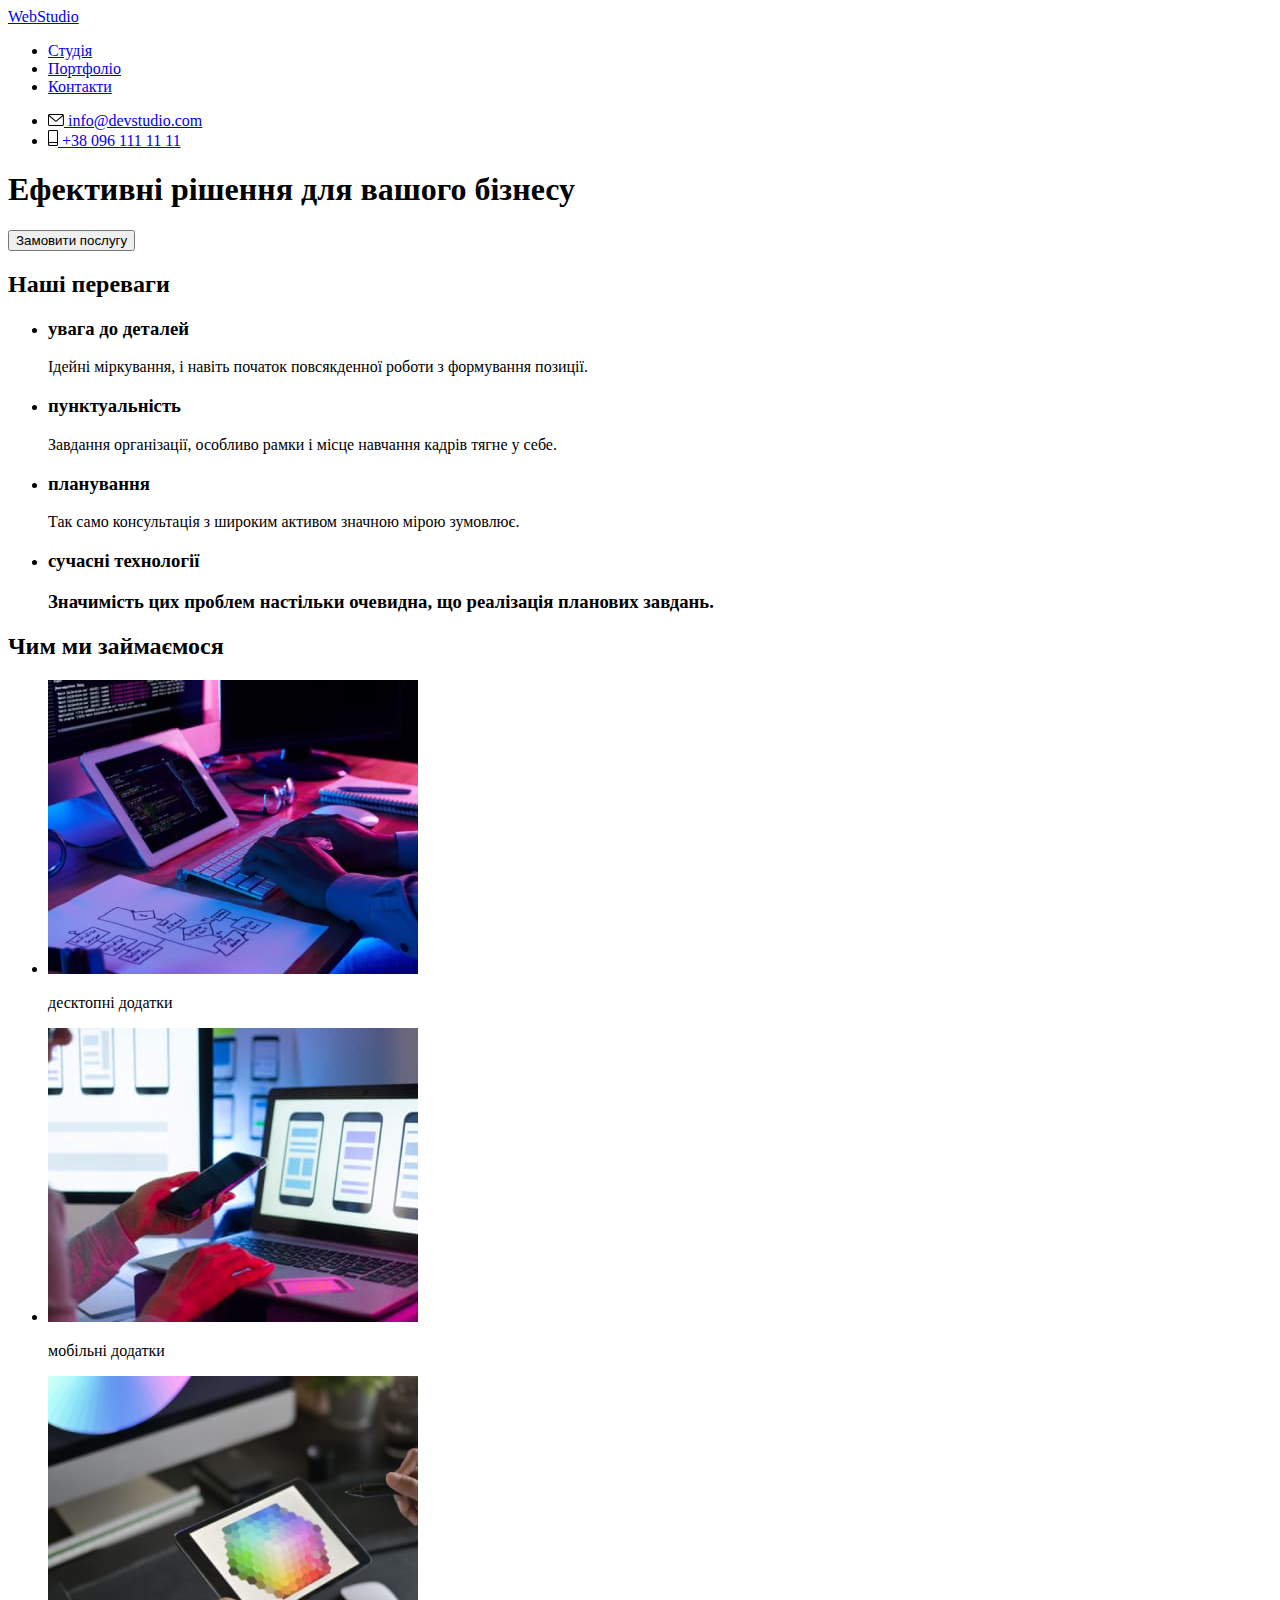
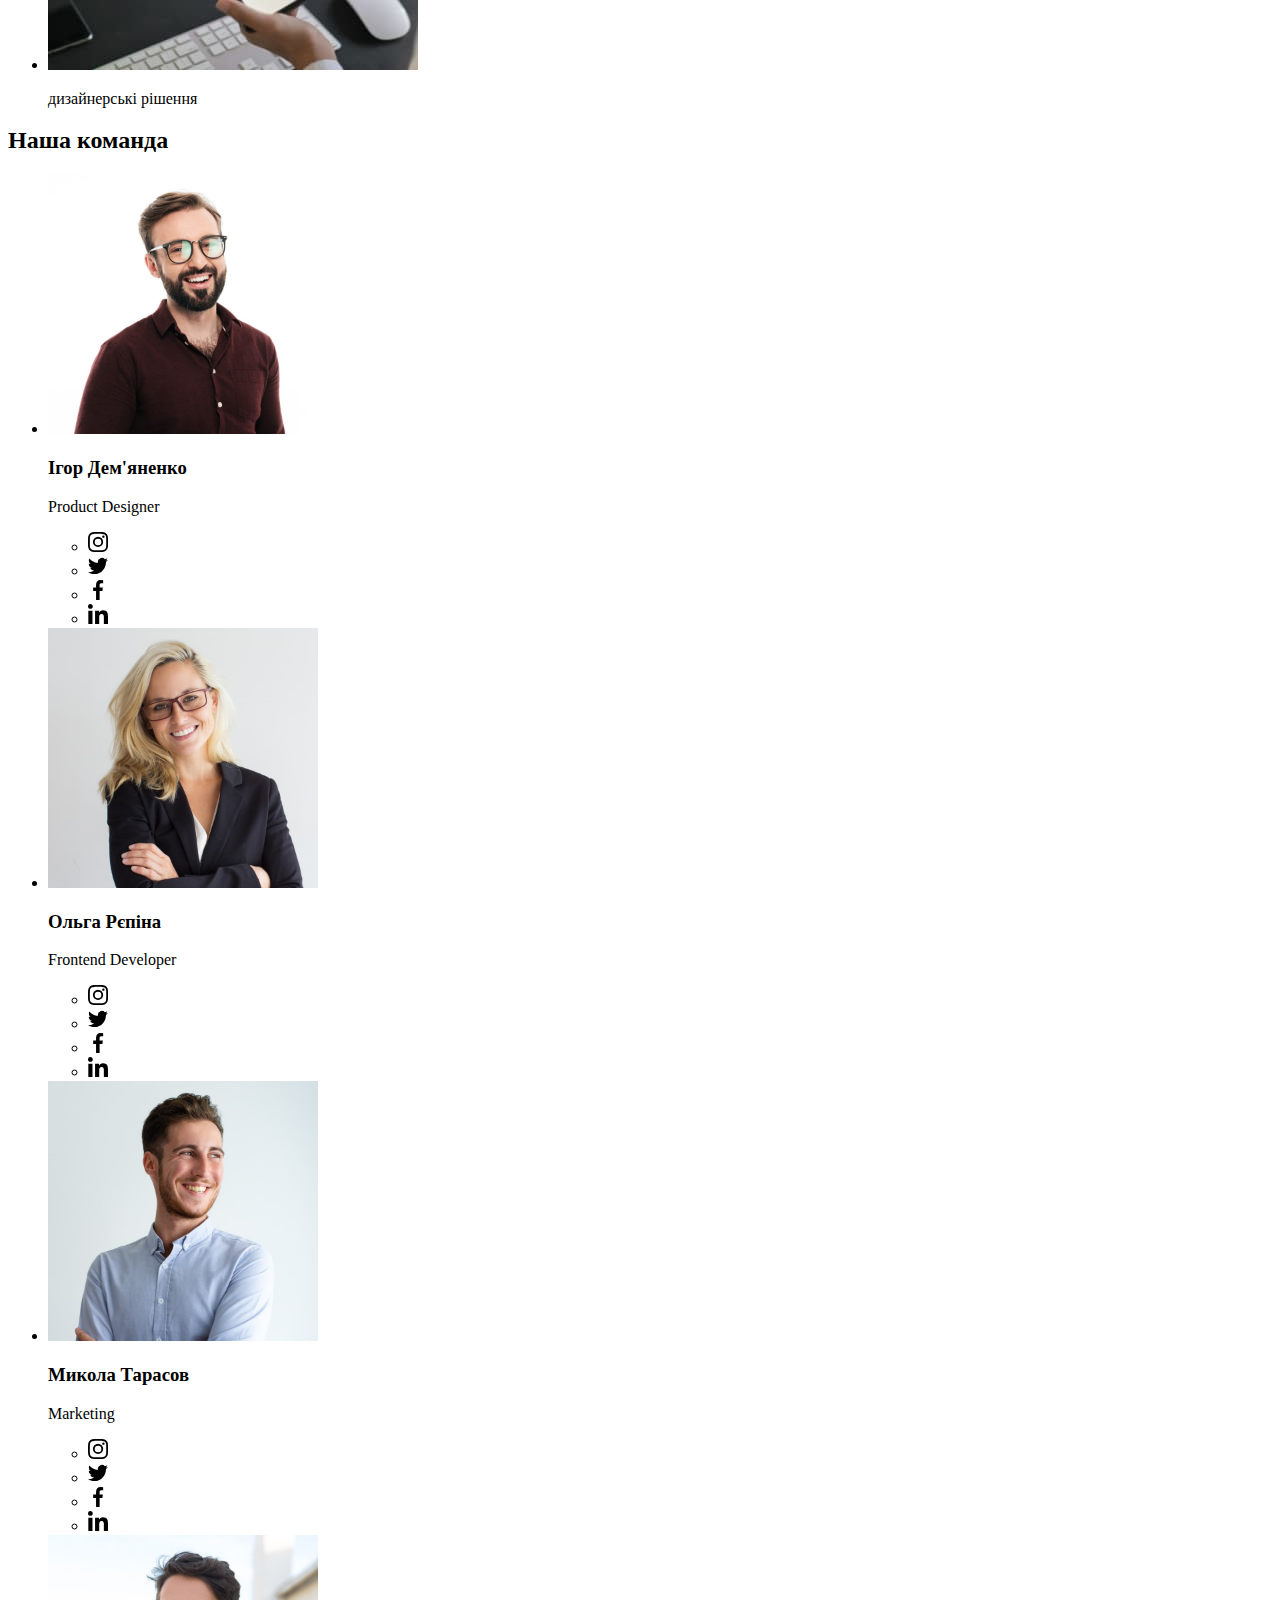
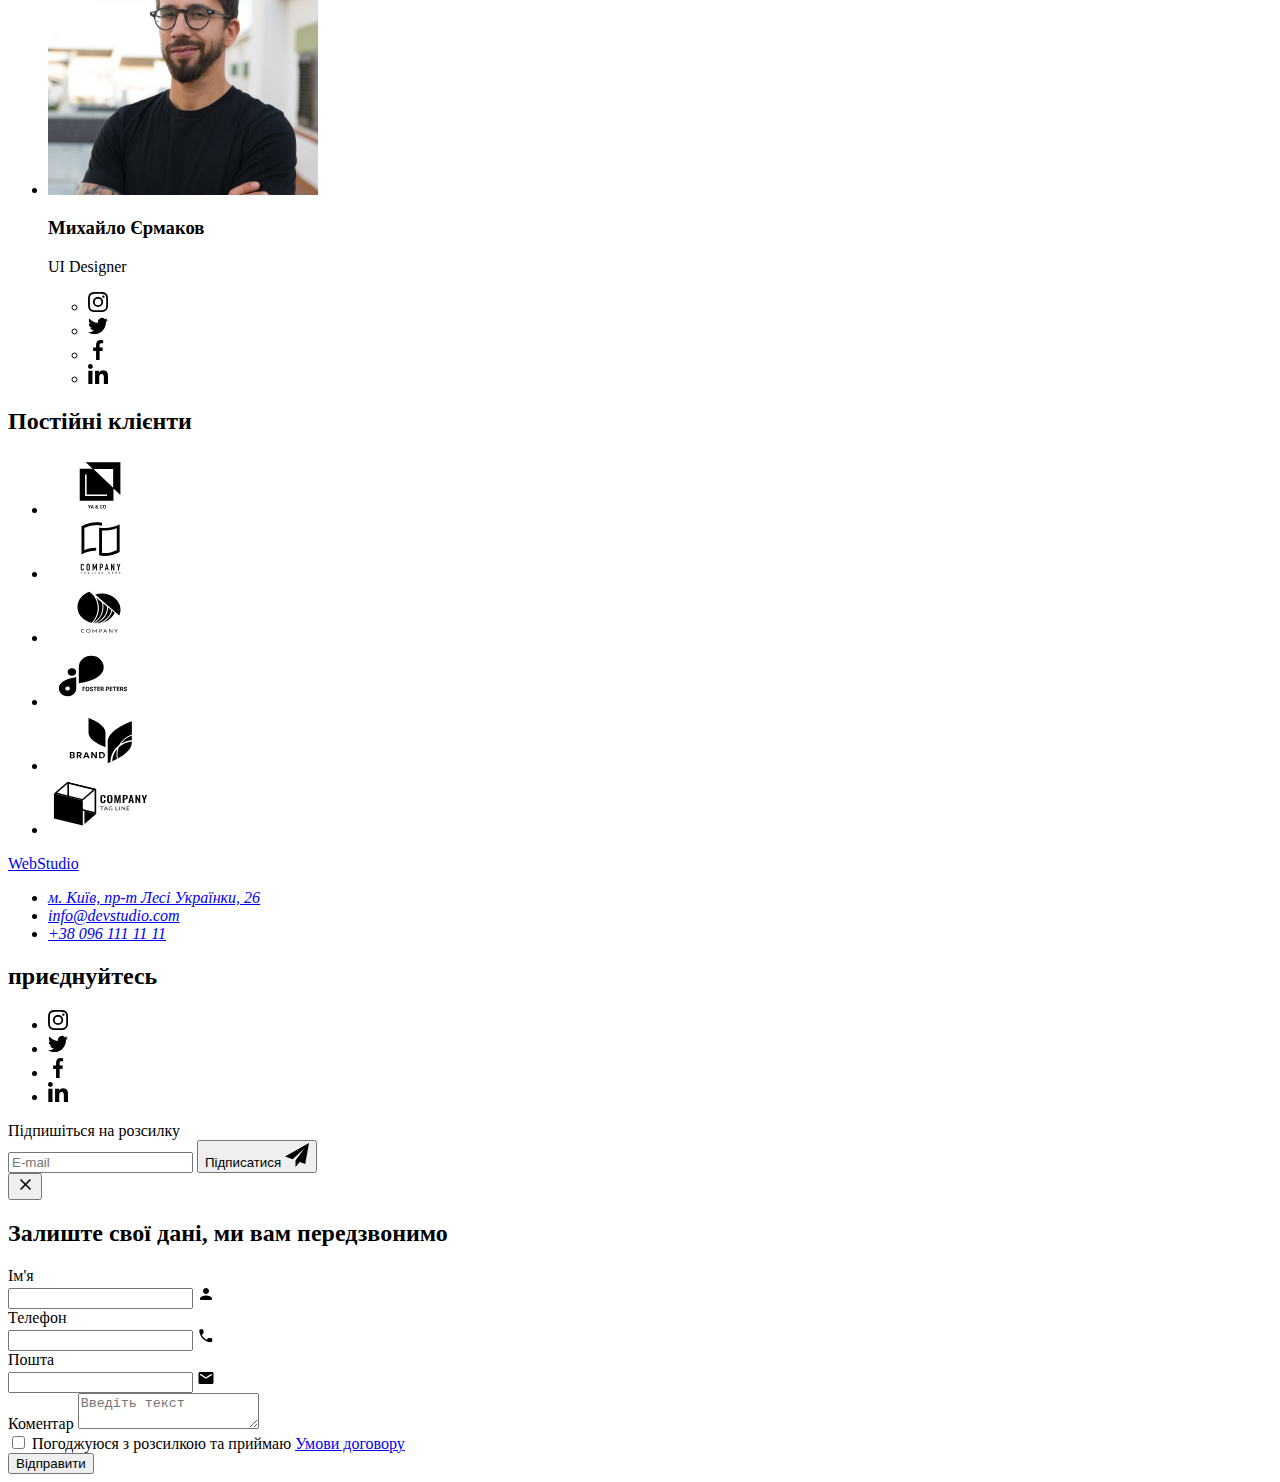
==== commit 4b474e96: "make a scss file" ====
--- a/index.html
+++ b/index.html
@@ -18,8 +18,7 @@
 			crossorigin="anonymous"
 			referrerpolicy="no-referrer"
 		/>
-		<link rel="stylesheet" href="./css/style.css" />
-		<link rel="stylesheet" href="./css/mail.min.css">
+		<link rel="stylesheet" href="./css/main.min.css">
 	</head>
 	<body>
 		<header>
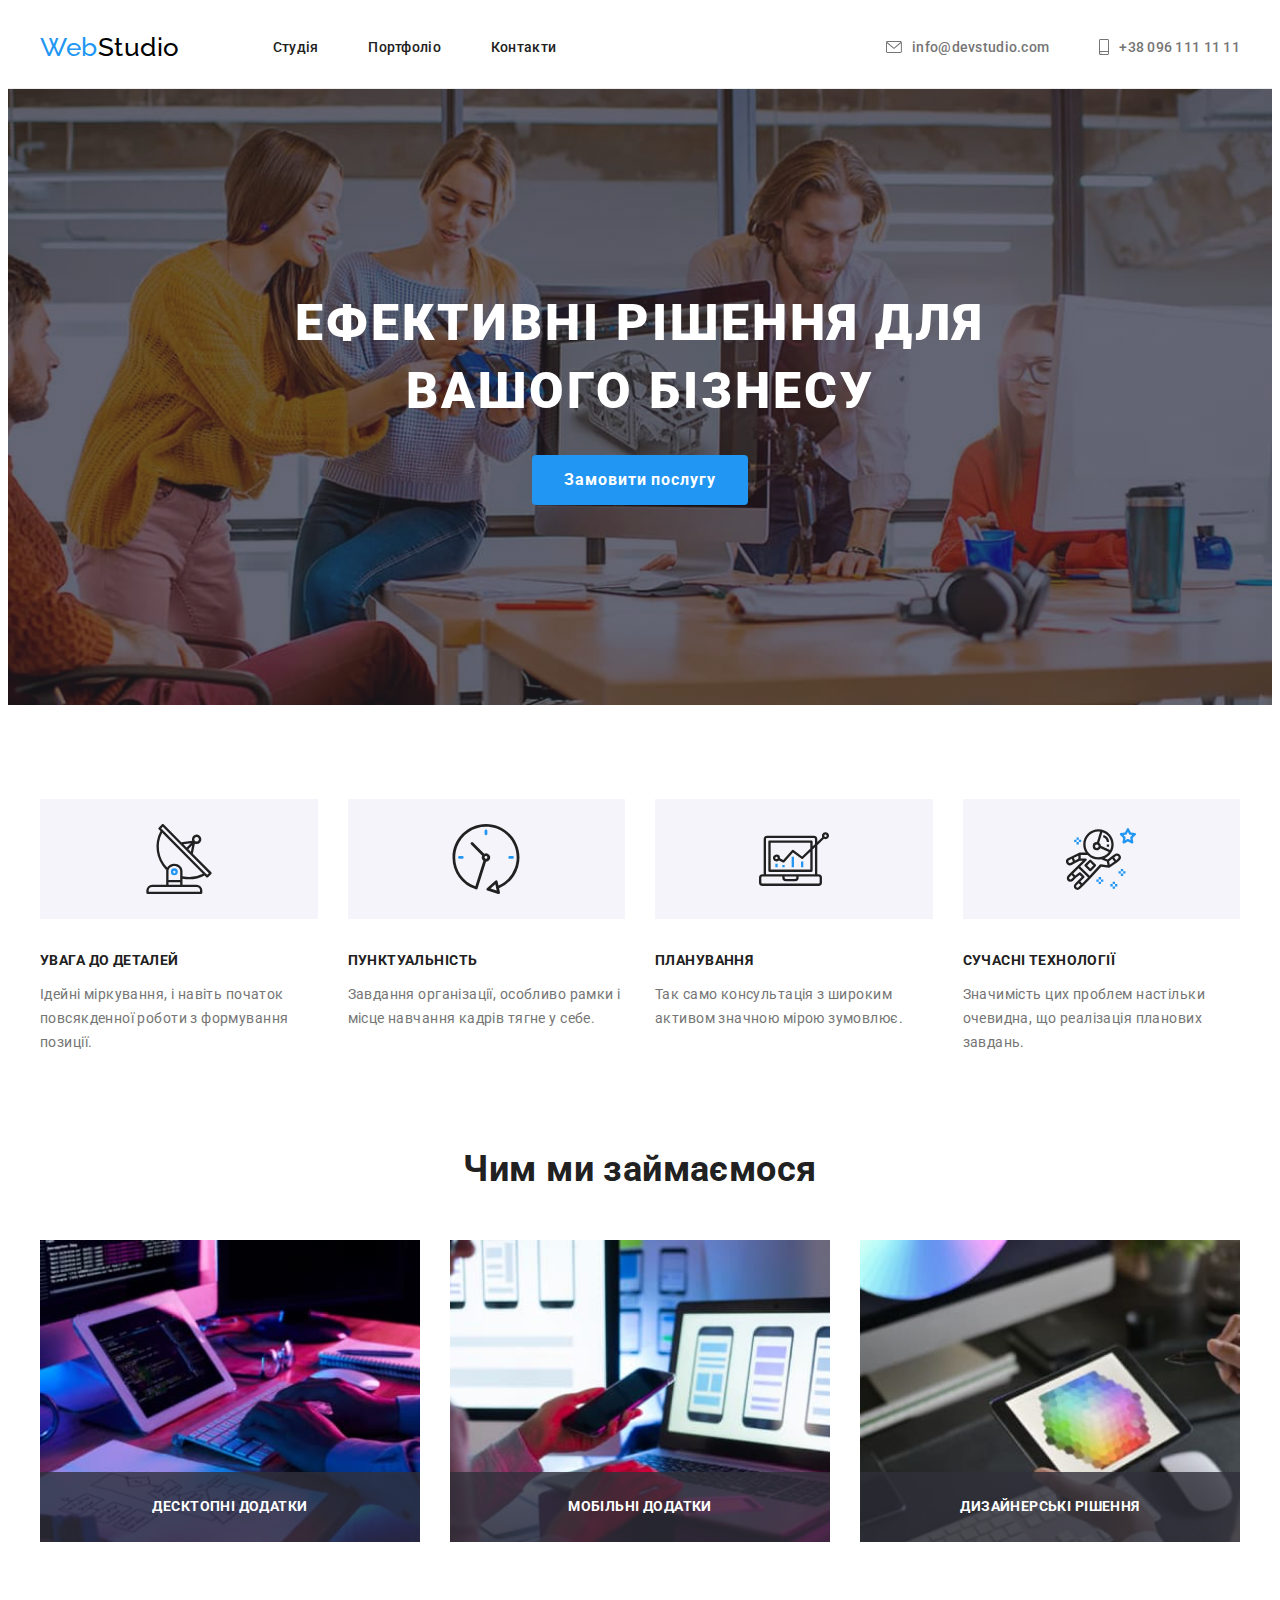
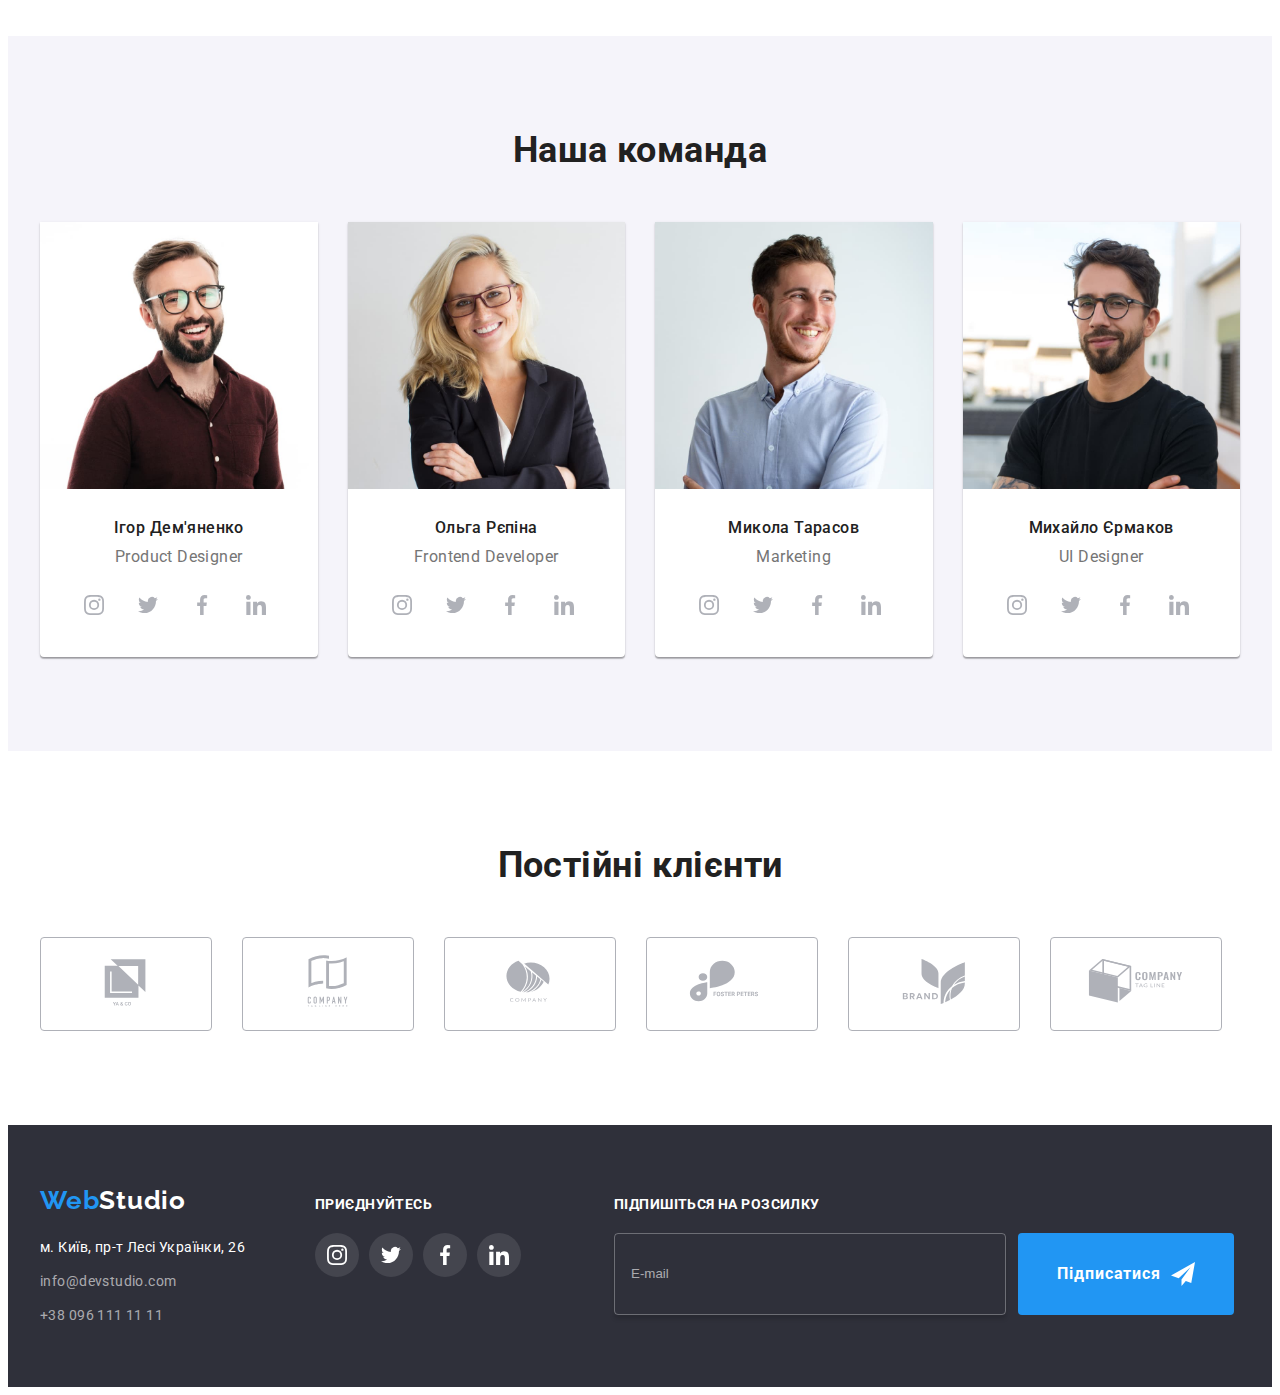
==== commit 7242c624: "finish mixins include portfolio section" ====
--- a/index.html
+++ b/index.html
@@ -415,7 +415,7 @@
 						</li>
 						<li class="clients__item">
 							<a href="#" class="clients__icon">
-								<svg class="clients__logo" width="106" height="60">
+								<svg class="clients__icon" width="106" height="60">
 									<use
 										href="./images/icons/symbol-defs.svg#icon-logo4"
 									></use>
@@ -449,7 +449,7 @@
 				<div class="footer-second-group">
 					<div class="info-footer">
 						<a class="logo logo--footer" href="./index.html"
-							>Web<span class="logo-studio logo-studio-footer">Studio</span></a
+							>Web<span class="logo-studio logo-studio--footer">Studio</span></a
 						>
 						<address class="address">
 							<ul class="contact-info-footer">
--- a/css/main.min.css
+++ b/css/main.min.css
@@ -0,0 +1 @@
+.visually-hidden{position:absolute;white-space:nowrap;width:1px;height:1px;overflow:hidden;border:0;padding:0;clip:rect(0 0 0 0);-webkit-clip-path:inset(50%);clip-path:inset(50%);margin:-1px}.is-hidden{opacity:0;visibility:hidden;pointer-events:0}:root{--main-color-title: #212121;--main-color-text: #757575;--color-blue: #2196f3;--color-white: #ffffff;--hover-button: #188ce8;--bg-color-dark: #2f303a;--bg-color-grey: #f5f5f5;--color-black: #000000;--bg-color-cards: #f5f4fa;--border-cards-color: #eeeeee;--social-icon-color: #afb1b8}body{color:var(--main-color-title);background-color:var(--color-white);font-family:"Roboto",sans-serif;font-size:14px;font-weight:400;line-height:1.17;letter-spacing:.03em}a{text-decoration:none;letter-spacing:.03em}ul,ol{list-style:none;margin-top:0;margin:0;padding:0}h1,h2,h3,h4,h5,h6{font-size:inherit;font-weight:inherit;margin-top:0;margin-bottom:0}img{display:block;width:100%;height:auto;padding:0;margin:0}button{cursor:pointer}p{margin:0;padding:0}.container{width:1200px;padding-left:15px;padding-right:15px;margin:0 auto}.logo{color:var(--color-blue);font-family:"Raleway",sans-serif;font-size:26px;font-weight:700;line-height:1.19}.general-button{font-family:inherit;color:var(--color-white);background-color:var(--color-blue);font-size:16px;font-weight:700;line-height:1.87;letter-spacing:.06em;text-align:center;border:none;border-radius:4px;min-width:216px;padding:10px 0;-webkit-transition-property:background-color;transition-property:background-color;-webkit-transition-duration:250ms;transition-duration:250ms;-webkit-transition-timing-function:cubic-bezier(0.4, 0, 0.2, 1);transition-timing-function:cubic-bezier(0.4, 0, 0.2, 1)}.general-button:hover,.general-button:focus{background-color:var(--hover-button)}.title{font-size:36px;font-weight:700;line-height:1.16;text-align:center;margin-bottom:50px}header{padding-top:24px;padding-bottom:25px;border-bottom:1px solid #ececec}.page-header{display:-webkit-box;display:-ms-flexbox;display:flex;-webkit-box-align:center;-ms-flex-align:center;align-items:center}.page-header__link--active{color:var(--color-blue);position:relative}.page-header__link{position:relative;color:var(--main-color-title);-webkit-transition-property:color;transition-property:color;-webkit-transition-duration:250ms;transition-duration:250ms;-webkit-transition-timing-function:cubic-bezier(0.4, 0, 0.2, 1);transition-timing-function:cubic-bezier(0.4, 0, 0.2, 1)}.page-header__link:hover,.page-header__link:focus{color:var(--color-blue)}.page-header__link--active::after{content:"";display:block;-webkit-box-align:center;-ms-flex-align:center;align-items:center;position:absolute;top:46px;width:100%;height:4px;border:1px solid var(--color-blue);border-radius:2px;background-color:var(--color-blue);-webkit-transition:background-color 250ms cubic-bezier(0.4, 0, 0.2, 1),border 250ms cubic-bezier(0.4, 0, 0.2, 1);transition:background-color 250ms cubic-bezier(0.4, 0, 0.2, 1),border 250ms cubic-bezier(0.4, 0, 0.2, 1);-webkit-transition-property:background-color,border;transition-property:background-color,border;-webkit-transition-duration:250ms;transition-duration:250ms;-webkit-transition-timing-function:cubic-bezier(0.4, 0, 0.2, 1);transition-timing-function:cubic-bezier(0.4, 0, 0.2, 1)}.page-header__link::after{content:"";-webkit-transform:scaleX(0);transform:scaleX(0);-webkit-transition:-webkit-transform 250ms cubic-bezier(0.4, 0, 0.2, 1);transition:-webkit-transform 250ms cubic-bezier(0.4, 0, 0.2, 1);transition:transform 250ms cubic-bezier(0.4, 0, 0.2, 1);transition:transform 250ms cubic-bezier(0.4, 0, 0.2, 1), -webkit-transform 250ms cubic-bezier(0.4, 0, 0.2, 1)}.page-header__link:hover::after{content:"";display:block;-webkit-box-align:center;-ms-flex-align:center;align-items:center;position:absolute;top:46px;width:100%;height:4px;border:1px solid var(--color-blue);border-radius:2px;background-color:var(--color-blue);-webkit-transform:scaleX(1);transform:scaleX(1)}.logo-studio--header{color:var(--color-black)}.page-header__nav{display:-webkit-box;display:-ms-flexbox;display:flex;gap:93px}.page-header__nav a{font-weight:500;letter-spacing:.02em}.page-header__nav-list{display:-webkit-box;display:-ms-flexbox;display:flex;gap:50px;-webkit-box-align:center;-ms-flex-align:center;align-items:center}.contact-info{display:-webkit-box;display:-ms-flexbox;display:flex;gap:50px;margin-left:auto}.contact-info a{font-weight:500;letter-spacing:.02em}.contact-mail{color:var(--main-color-text);display:-webkit-box;display:-ms-flexbox;display:flex;-webkit-box-align:center;-ms-flex-align:center;align-items:center;-webkit-box-pack:center;-ms-flex-pack:center;justify-content:center;gap:10px;-webkit-transition-property:color;transition-property:color;-webkit-transition-duration:250ms;transition-duration:250ms;-webkit-transition-timing-function:cubic-bezier(0.4, 0, 0.2, 1);transition-timing-function:cubic-bezier(0.4, 0, 0.2, 1)}.contact-mail:hover,.contact-mail:focus{color:var(--color-blue)}.svg-mail{fill:currentColor;-webkit-transition-property:fill;transition-property:fill;-webkit-transition-duration:250ms;transition-duration:250ms;-webkit-transition-timing-function:cubic-bezier(0.4, 0, 0.2, 1);transition-timing-function:cubic-bezier(0.4, 0, 0.2, 1)}.svg-mail:hover{fill:currentColor}.contact-phone{color:var(--main-color-text);display:-webkit-box;display:-ms-flexbox;display:flex;-webkit-box-align:center;-ms-flex-align:center;align-items:center;-webkit-box-pack:center;-ms-flex-pack:center;justify-content:center;gap:10px;-webkit-transition-property:color;transition-property:color;-webkit-transition-duration:250ms;transition-duration:250ms;-webkit-transition-timing-function:cubic-bezier(0.4, 0, 0.2, 1);transition-timing-function:cubic-bezier(0.4, 0, 0.2, 1)}.contact-phone:hover,.contact-phone:focus{color:var(--color-blue)}.svg-phone{fill:currentColor;-webkit-transition-property:fill;transition-property:fill;-webkit-transition-duration:250ms;transition-duration:250ms;-webkit-transition-timing-function:cubic-bezier(0.4, 0, 0.2, 1);transition-timing-function:cubic-bezier(0.4, 0, 0.2, 1)}.svg-phone:hover{fill:currentColor}.hero{background-color:var(--bg-color-dark);text-align:center;padding:200px 0 200px 0;max-width:1600px;background-image:-webkit-gradient(linear, left top, left bottom, from(rgba(47, 48, 58, 0.4)), to(rgba(47, 48, 58, 0.4))),url(../images/bg-image.jpeg);background-image:linear-gradient(rgba(47, 48, 58, 0.4), rgba(47, 48, 58, 0.4)),url(../images/bg-image.jpeg);background-repeat:no-repeat;background-position:center;background-size:cover;margin:0 auto}.hero-title{color:var(--color-white);font-size:50px;font-weight:900;line-height:1.36;letter-spacing:.06em;text-transform:uppercase;text-align:center;margin-top:0;max-width:696px;margin:0 auto;margin-bottom:30px}.benefits{padding:94px 0}.benefits__list{display:-webkit-box;display:-ms-flexbox;display:flex}.benefits__list--position{margin-top:0;margin-bottom:0;gap:30px}.benefits__item{width:calc((100% - 90px)/4)}.benefits__item::before{content:"";display:block;background-size:70px;background-repeat:no-repeat;background-position:center;background-color:var(--bg-color-cards);height:120px;margin-bottom:30px}.benefits__item--antenna::before{background-image:url(../images/icons/antenna.svg)}.benefits__item--clock::before{background-image:url(../images/icons/clock.svg)}.benefits__item--diagram::before{background-image:url(../images/icons/diagram.svg)}.benefits__item--astronaut::before{background-image:url(../images/icons/astronaut.svg)}.benefits__subtitle{font-size:14px;font-weight:700;line-height:1.71;text-transform:uppercase;margin-bottom:10px}.benefits__text{color:var(--main-color-text);line-height:1.71;margin:0}.works-section{padding-bottom:94px}.what-we-do-list{display:-webkit-box;display:-ms-flexbox;display:flex;gap:30px;padding:0;-webkit-box-pack:center;-ms-flex-pack:center;justify-content:center}.what-we-do-list li{width:calc((100% - 60px)/3)}.what-we-do-list img{display:block;padding:0;margin:0}.thumb{position:relative}.thumb p{color:var(--color-white);font-weight:700;font-size:14px;line-height:1.14;text-align:center;text-transform:uppercase;margin:0}.what-we-do-about{position:absolute;bottom:0;width:100%;padding:27px 0;background-color:rgba(47,48,58,.8)}.team{padding:94px 0;background-color:var(--bg-color-cards)}.team__list{display:-webkit-box;display:-ms-flexbox;display:flex;-ms-flex-wrap:wrap;flex-wrap:wrap;gap:30px}.team__list p{color:var(--main-color-text);font-size:16px;line-height:1.18;margin-bottom:16px;text-align:center}.team__card{padding-bottom:30px;background-color:var(--color-white);width:calc((100% - 90px)/4);-webkit-box-shadow:0px 1px 3px rgba(0,0,0,.12),0px 1px 1px rgba(0,0,0,.14),0px 2px 1px rgba(0,0,0,.2);box-shadow:0px 1px 3px rgba(0,0,0,.12),0px 1px 1px rgba(0,0,0,.14),0px 2px 1px rgba(0,0,0,.2);border-radius:0px 0px 4px 4px}.team__name{font-size:16px;font-weight:500;line-height:1.18;margin:30px 0px 10px 0px;text-align:center}.social-links{display:-webkit-box;display:-ms-flexbox;display:flex;margin:0 auto;gap:10px;padding:0 32px}.social-link{width:44px;height:44px;color:var(--color-white);border-radius:50%;display:-webkit-box;display:-ms-flexbox;display:flex;-webkit-box-align:center;-ms-flex-align:center;align-items:center;-webkit-box-pack:center;-ms-flex-pack:center;justify-content:center;-webkit-transition-property:background-color;transition-property:background-color;-webkit-transition-duration:250ms;transition-duration:250ms;-webkit-transition-timing-function:cubic-bezier(0.4, 0, 0.2, 1);transition-timing-function:cubic-bezier(0.4, 0, 0.2, 1)}.social-link:hover,.social-link:focus{background-color:var(--color-blue)}.svg-instagram{fill:var(--social-icon-color);-webkit-transition-property:fill;transition-property:fill;-webkit-transition-duration:250ms;transition-duration:250ms;-webkit-transition-timing-function:cubic-bezier(0.4, 0, 0.2, 1);transition-timing-function:cubic-bezier(0.4, 0, 0.2, 1)}.svg-instagram:hover,.svg-instagram:focus{fill:currentColor}.social-link:hover .svg-instagram,.social-link:focus .svg-instagram{fill:currentColor}.clients{padding:94px 0}.clients__cards{display:-webkit-box;display:-ms-flexbox;display:flex;gap:30px;margin:0 auto}.clients__item{display:-webkit-box;display:-ms-flexbox;display:flex;-webkit-box-align:center;-ms-flex-align:center;align-items:center;-webkit-box-pack:center;-ms-flex-pack:center;justify-content:center;width:calc((100% - 200px)/6);width:170px;height:92px;border:1px solid var(--social-icon-color);border-radius:4px;-webkit-transition-property:border;transition-property:border;-webkit-transition-duration:250ms;transition-duration:250ms;-webkit-transition-timing-function:cubic-bezier(0.4, 0, 0.2);transition-timing-function:cubic-bezier(0.4, 0, 0.2)}.clients__item:hover,.clients__item:focus{border:1px solid var(--color-blue)}.clients__icon{fill:var(--social-icon-color);-webkit-transition-property:fill;transition-property:fill;-webkit-transition-duration:250ms;transition-duration:250ms;-webkit-transition-timing-function:cubic-bezier(0.4, 0, 0.2, 1);transition-timing-function:cubic-bezier(0.4, 0, 0.2, 1)}.clients__item:hover .clients__icon,.clients__item:focus .clients__icon{fill:var(--color-blue)}.portfolio-section{padding:94px 0}.filters{display:-webkit-box;display:-ms-flexbox;display:flex;-webkit-box-pack:center;-ms-flex-pack:center;justify-content:center;gap:8px;margin-bottom:50px}.button-filter{color:var(--main-color-title);background-color:var(--bg-color-cards);font-family:inherit;font-size:16px;font-weight:500;line-height:1.62;text-align:center;border-radius:4px;border:none;padding:6px 22px;-ms-flex-preferred-size:calc(20% - 32px);flex-basis:calc(20% - 32px);-webkit-transition-property:background-color,color,-webkit-box-shadow;transition-property:background-color,color,-webkit-box-shadow;transition-property:background-color,box-shadow,color;transition-property:background-color,box-shadow,color,-webkit-box-shadow;-webkit-transition-duration:250ms;transition-duration:250ms;-webkit-transition-timing-function:cubic-bezier(0.4, 0, 0.2, 1);transition-timing-function:cubic-bezier(0.4, 0, 0.2, 1)}.button-filter:hover,.button-filter:focus{background-color:var(--color-blue);color:var(--color-white);-webkit-box-shadow:0px 3px 1px rgba(0,0,0,.1),0px 1px 2px rgba(0,0,0,.08),0px 2px 2px rgba(0,0,0,.12);box-shadow:0px 3px 1px rgba(0,0,0,.1),0px 1px 2px rgba(0,0,0,.08),0px 2px 2px rgba(0,0,0,.12)}.examples{display:-webkit-box;display:-ms-flexbox;display:flex;-ms-flex-wrap:wrap;flex-wrap:wrap;gap:30px}.examples h2{font-size:18px;font-weight:700;line-height:2;letter-spacing:.06em}.examples a{color:inherit}.examples-item{width:calc((100% - 60px)/3)}.examples-item-link{display:block;-webkit-transition-property:-webkit-box-shadow;transition-property:-webkit-box-shadow;transition-property:box-shadow;transition-property:box-shadow, -webkit-box-shadow;-webkit-transition-duration:250ms;transition-duration:250ms;-webkit-transition-timing-function:cubic-bezier(0.4, 0, 0.2, 1);transition-timing-function:cubic-bezier(0.4, 0, 0.2, 1);overflow:hidden}.examples-item-link:hover,.examples-item-link:focus{-webkit-box-shadow:0px 1px 1px rgba(0,0,0,.12),0px 4px 4px rgba(0,0,0,.06),1px 4px 6px rgba(0,0,0,.16);box-shadow:0px 1px 1px rgba(0,0,0,.12),0px 4px 4px rgba(0,0,0,.06),1px 4px 6px rgba(0,0,0,.16)}.examples-tumb{position:relative;overflow:hidden}.examples-overlay{position:absolute;top:0;padding:63px 24px;height:100%;width:100%;background-color:rgba(33,150,243,.9);-webkit-transform:translateY(100%);transform:translateY(100%);-webkit-transition:-webkit-transform 250ms cubic-bezier(0.4, 0, 0.2, 1);transition:-webkit-transform 250ms cubic-bezier(0.4, 0, 0.2, 1);transition:transform 250ms cubic-bezier(0.4, 0, 0.2, 1);transition:transform 250ms cubic-bezier(0.4, 0, 0.2, 1), -webkit-transform 250ms cubic-bezier(0.4, 0, 0.2, 1);overflow:auto}.examples-item-link:hover .examples-overlay{-webkit-transform:translateY(0);transform:translateY(0)}.examples-overlay-text{font-weight:400;font-size:18px;line-height:1.55;color:var(--color-white)}.examples-item-about{border:1px solid var(--border-cards-color);border-top:none;padding:20px 24px}.examples-item-about p{color:var(--main-color-text);font-size:16px;line-height:1.875;margin:0}.examples-title{margin-bottom:4px}footer{background-color:#2f303a;padding:60px 0}.footer-second-group{display:-webkit-box;display:-ms-flexbox;display:flex;-webkit-box-align:baseline;-ms-flex-align:baseline;align-items:baseline;gap:70px}.footer{display:-webkit-box;display:-ms-flexbox;display:flex;-webkit-box-align:baseline;-ms-flex-align:baseline;align-items:baseline;gap:93px}.contact-info-footer{font-style:normal;line-height:1.71}.contact-info-footer a:hover,.contact-info-footer a:focus{color:var(--color-blue)}.logo--footer{display:block;margin-bottom:20px}.location{color:var(--color-white)}.logo-studio--footer{color:var(--color-white)}.contact-footer{color:rgba(255,255,255,.6)}.contact-item-footer:not(:last-child){margin-bottom:10px}.join-us-title{font-size:14px;font-weight:700;line-height:1.14;text-transform:uppercase;color:var(--color-white);margin-bottom:20px}.social-links-footer{display:-webkit-box;display:-ms-flexbox;display:flex;margin:0 auto;gap:10px}.social-link-footer{width:44px;height:44px;background-color:rgba(255,255,255,.1);color:var(--color-white);border-radius:50%;display:-webkit-box;display:-ms-flexbox;display:flex;-webkit-box-align:center;-ms-flex-align:center;align-items:center;-webkit-box-pack:center;-ms-flex-pack:center;justify-content:center;-webkit-transition-property:background-color;transition-property:background-color;-webkit-transition-duration:250ms;transition-duration:250ms;-webkit-transition-timing-function:cubic-bezier(0.4, 0, 0.2, 1);transition-timing-function:cubic-bezier(0.4, 0, 0.2, 1)}.social-link-footer:hover,.social-link-footer:focus{background-color:var(--color-blue)}.svg-footer{fill:var(--color-white);-webkit-transition-property:fill;transition-property:fill;-webkit-transition-duration:250ms;transition-duration:250ms;-webkit-transition-timing-function:cubic-bezier(0.4, 0, 0.2, 1);transition-timing-function:cubic-bezier(0.4, 0, 0.2, 1)}.svg-footer:hover,.svg-footer:focus{fill:currentColor}.sub-label{font-size:14px;font-weight:700;line-height:1.14;text-transform:uppercase;color:var(--color-white);margin-bottom:20px;display:block}.input-wrapper-sub{display:-webkit-box;display:-ms-flexbox;display:flex;gap:12px}.sub-input{width:358px;height:50px;border:1px solid rgba(255,255,255,.3);-webkit-box-shadow:0px 4px 4px rgba(0,0,0,.15);box-shadow:0px 4px 4px rgba(0,0,0,.15);border-radius:4px;outline-color:rgba(0,0,0,0);background-color:rgba(0,0,0,0);padding:15px 16px;color:rgba(255,255,255,.6)}.sub-input::-webkit-input-placeholder{color:rgba(255,255,255,.6)}.sub-input::-moz-placeholder{color:rgba(255,255,255,.6)}.sub-input:-ms-input-placeholder{color:rgba(255,255,255,.6)}.sub-input::-ms-input-placeholder{color:rgba(255,255,255,.6)}.sub-input::placeholder{color:rgba(255,255,255,.6)}.sub-button{display:-webkit-box;display:-ms-flexbox;display:flex;gap:10px;-webkit-box-pack:center;-ms-flex-pack:center;justify-content:center;-webkit-box-align:center;-ms-flex-align:center;align-items:center}.sub-icon{fill:var(--color-white)}.backdrop{position:fixed;top:0;left:0;width:100%;height:100%;background-color:rgba(0,0,0,.2);-webkit-transition:opacity 250ms cubic-bezier(0.4, 0, 0.2, 1),visibility 250ms cubic-bezier(0.4, 0, 0.2, 1);transition:opacity 250ms cubic-bezier(0.4, 0, 0.2, 1),visibility 250ms cubic-bezier(0.4, 0, 0.2, 1)}.modal{width:528px;height:581px;padding:40px;background-color:var(--color-white);position:absolute;top:50%;left:50%;-webkit-transform:translate(-50%, -50%);transform:translate(-50%, -50%);-webkit-transition:opacity 250ms cubic-bezier(0.4, 0, 0.2, 1),-webkit-transform 250ms cubic-bezier(0.4, 0, 0.2, 1);transition:opacity 250ms cubic-bezier(0.4, 0, 0.2, 1),-webkit-transform 250ms cubic-bezier(0.4, 0, 0.2, 1);transition:transform 250ms cubic-bezier(0.4, 0, 0.2, 1),opacity 250ms cubic-bezier(0.4, 0, 0.2, 1);transition:transform 250ms cubic-bezier(0.4, 0, 0.2, 1),opacity 250ms cubic-bezier(0.4, 0, 0.2, 1),-webkit-transform 250ms cubic-bezier(0.4, 0, 0.2, 1)}.backdrop.is-hidden .modal{-webkit-transform:translate(-50%, -50%) scale(0);transform:translate(-50%, -50%) scale(0)}.modal-button{width:30px;height:30px;padding:6px;border:1px solid rgba(0,0,0,.1);border-radius:50%;background-color:rgba(0,0,0,0);position:absolute;right:8px;top:8px;display:-webkit-box;display:-ms-flexbox;display:flex;-webkit-box-align:center;-ms-flex-align:center;align-items:center;-webkit-box-pack:center;-ms-flex-pack:center;justify-content:center}.modal-esc-symbol{fill:var(--color-black);-webkit-transition:fill 250ms cubic-bezier(0.4, 0, 0.2, 1);transition:fill 250ms cubic-bezier(0.4, 0, 0.2, 1)}.modal-button:hover .modal-esc-symbol,.modal-button:focus .modal-esc-symbol{fill:var(--color-blue)}.modal-form h2{font-size:26px;font-weight:700;line-height:1.15;text-align:center;color:var(--main-color-title);margin-bottom:12px}.modal-field{display:-webkit-box;display:-ms-flexbox;display:flex;-webkit-box-orient:vertical;-webkit-box-direction:normal;-ms-flex-direction:column;flex-direction:column;gap:4px;margin-bottom:10px}.modal-label{font-size:12px;line-height:1.16;letter-spacing:.01em;color:var(--main-color-text)}.modal-input{height:40px;border:1px solid rgba(33,33,33,.2);border-radius:4px;outline:rgba(0,0,0,0);width:100%;padding-left:42px;-webkit-transition:border-color 250ms cubic-bezier(0.4, 0, 0.2, 1);transition:border-color 250ms cubic-bezier(0.4, 0, 0.2, 1)}.input-wrapper{position:relative}.input-icon{position:absolute;left:12px;top:50%;-webkit-transform:translateY(-50%);transform:translateY(-50%);-webkit-transition:fill 250ms cubic-bezier(0.4, 0, 0.2, 1);transition:fill 250ms cubic-bezier(0.4, 0, 0.2, 1)}.modal-comment{resize:none;height:120px;padding:12px 16px}.modal-comment::-webkit-input-placeholder{color:rgba(117,117,117,.5)}.modal-comment::-moz-placeholder{color:rgba(117,117,117,.5)}.modal-comment:-ms-input-placeholder{color:rgba(117,117,117,.5)}.modal-comment::-ms-input-placeholder{color:rgba(117,117,117,.5)}.modal-comment::placeholder{color:rgba(117,117,117,.5)}.checkbox-wrapper{margin:20px 0 30px 0}.check-label{font-size:14px;line-height:1.71;color:var(--main-color-text);display:-webkit-box;display:-ms-flexbox;display:flex;-webkit-box-pack:center;-ms-flex-pack:center;justify-content:center;-webkit-box-align:center;-ms-flex-align:center;align-items:center}.check-label a{color:var(--color-blue);-webkit-text-decoration-line:underline;text-decoration-line:underline;text-underline-offset:3px}.check-label::before{content:"";margin-right:15px;width:16px;height:15px;border:2px solid var(--main-color-title);border-radius:2px;background-color:rgba(0,0,0,0);-webkit-transition:background-color 250ms cubic-bezier(0.4, 0, 0.2, 1),border-color 250ms cubic-bezier(0.4, 0, 0.2, 1);transition:background-color 250ms cubic-bezier(0.4, 0, 0.2, 1),border-color 250ms cubic-bezier(0.4, 0, 0.2, 1)}.check-input:checked+.check-label::before{background-image:url(../images/icons/Vector.svg);background-size:cover;background-position:center;background-color:var(--color-blue);border-color:var(--color-blue)}.modal-input:focus+.input-icon{fill:var(--color-blue)}.modal-input:focus{border-color:var(--color-blue)}.submit-button{-webkit-box-shadow:0px 4px 4px rgba(0,0,0,.15);box-shadow:0px 4px 4px rgba(0,0,0,.15);display:block;margin:0 auto}/*# sourceMappingURL=main.min.css.map */